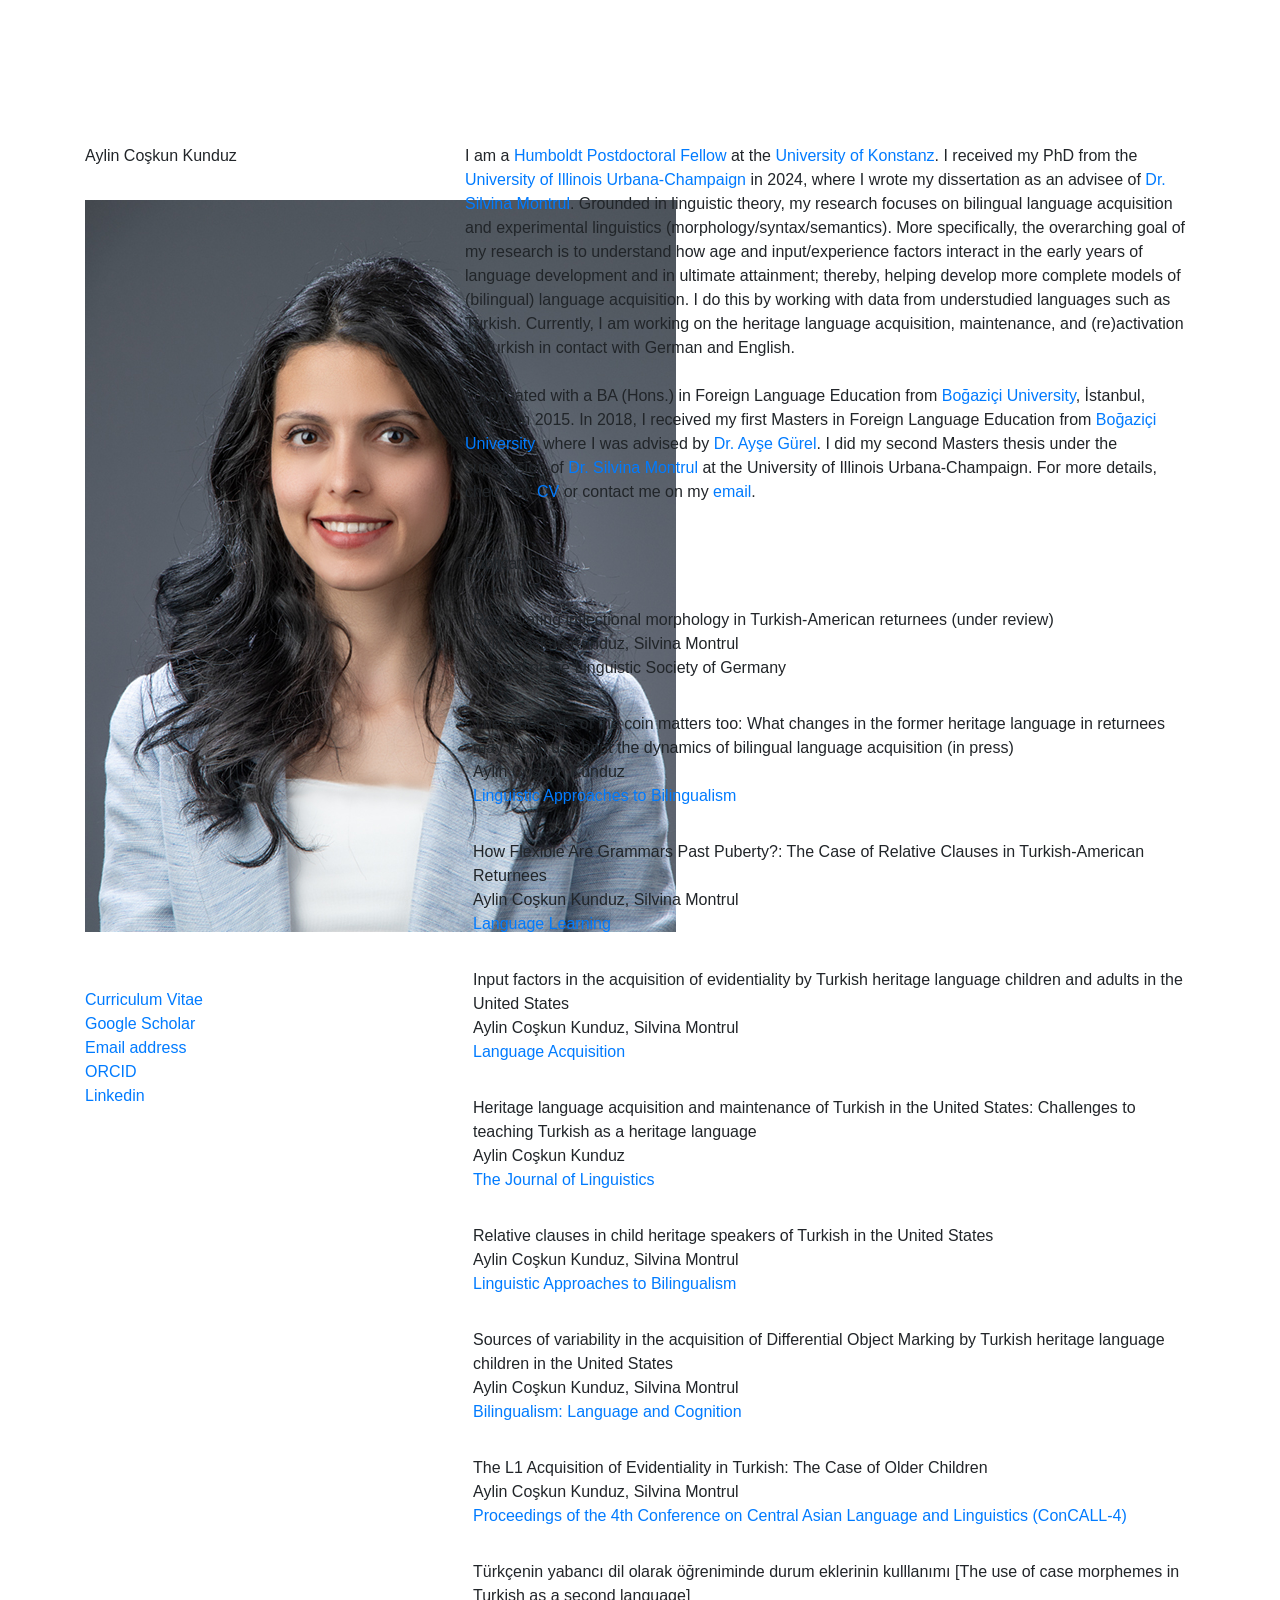
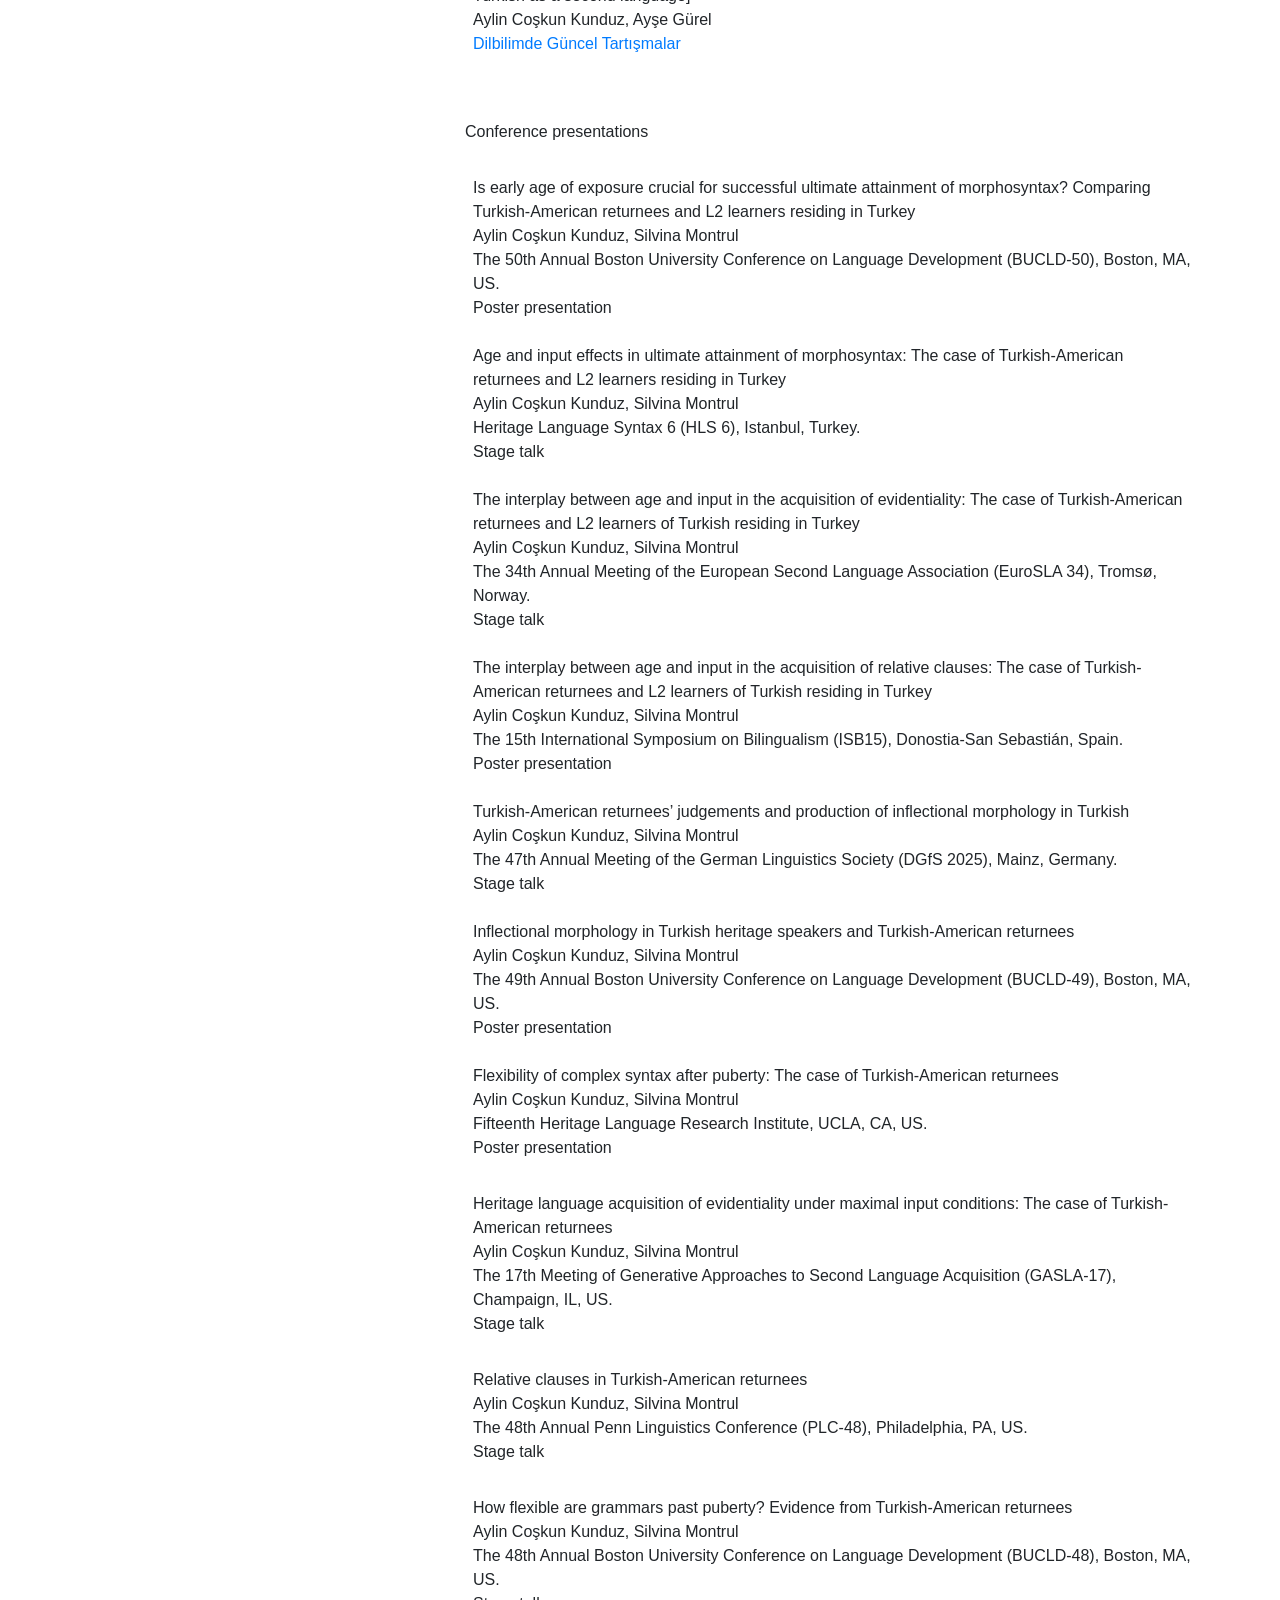
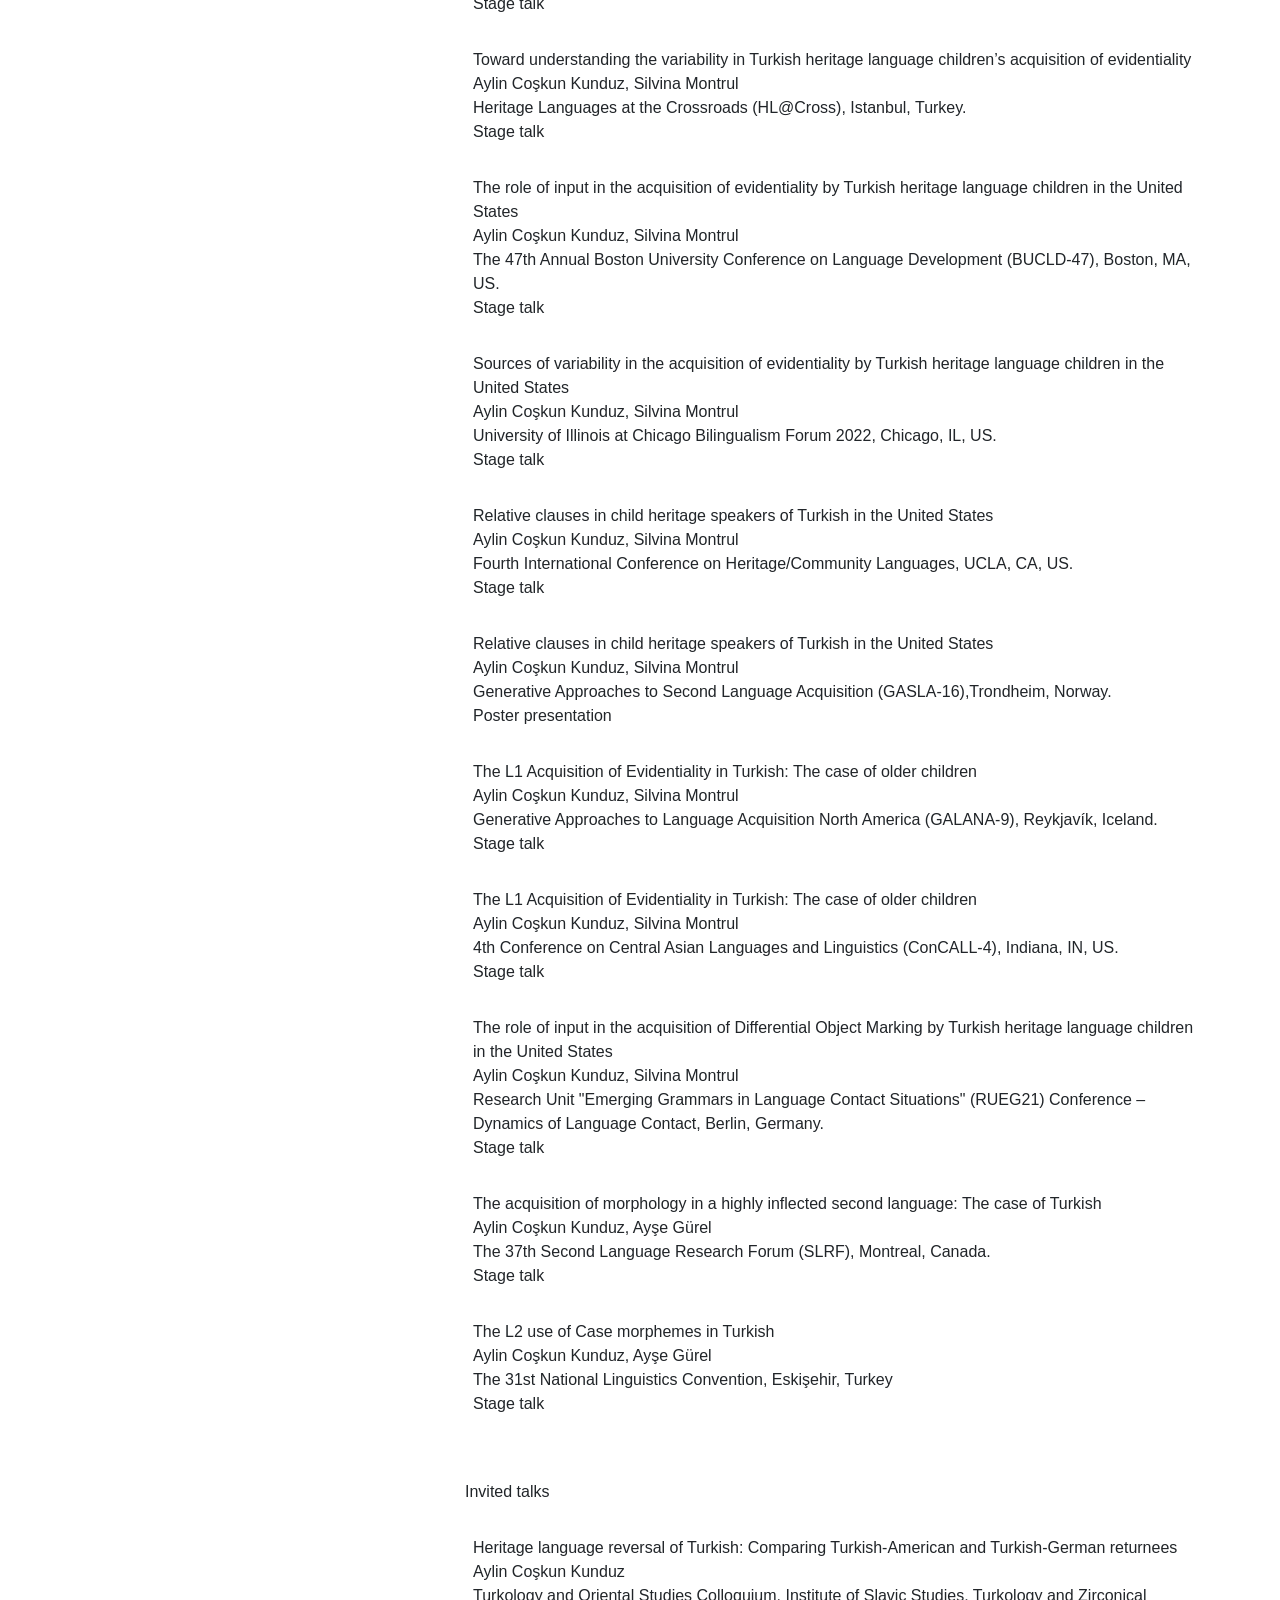
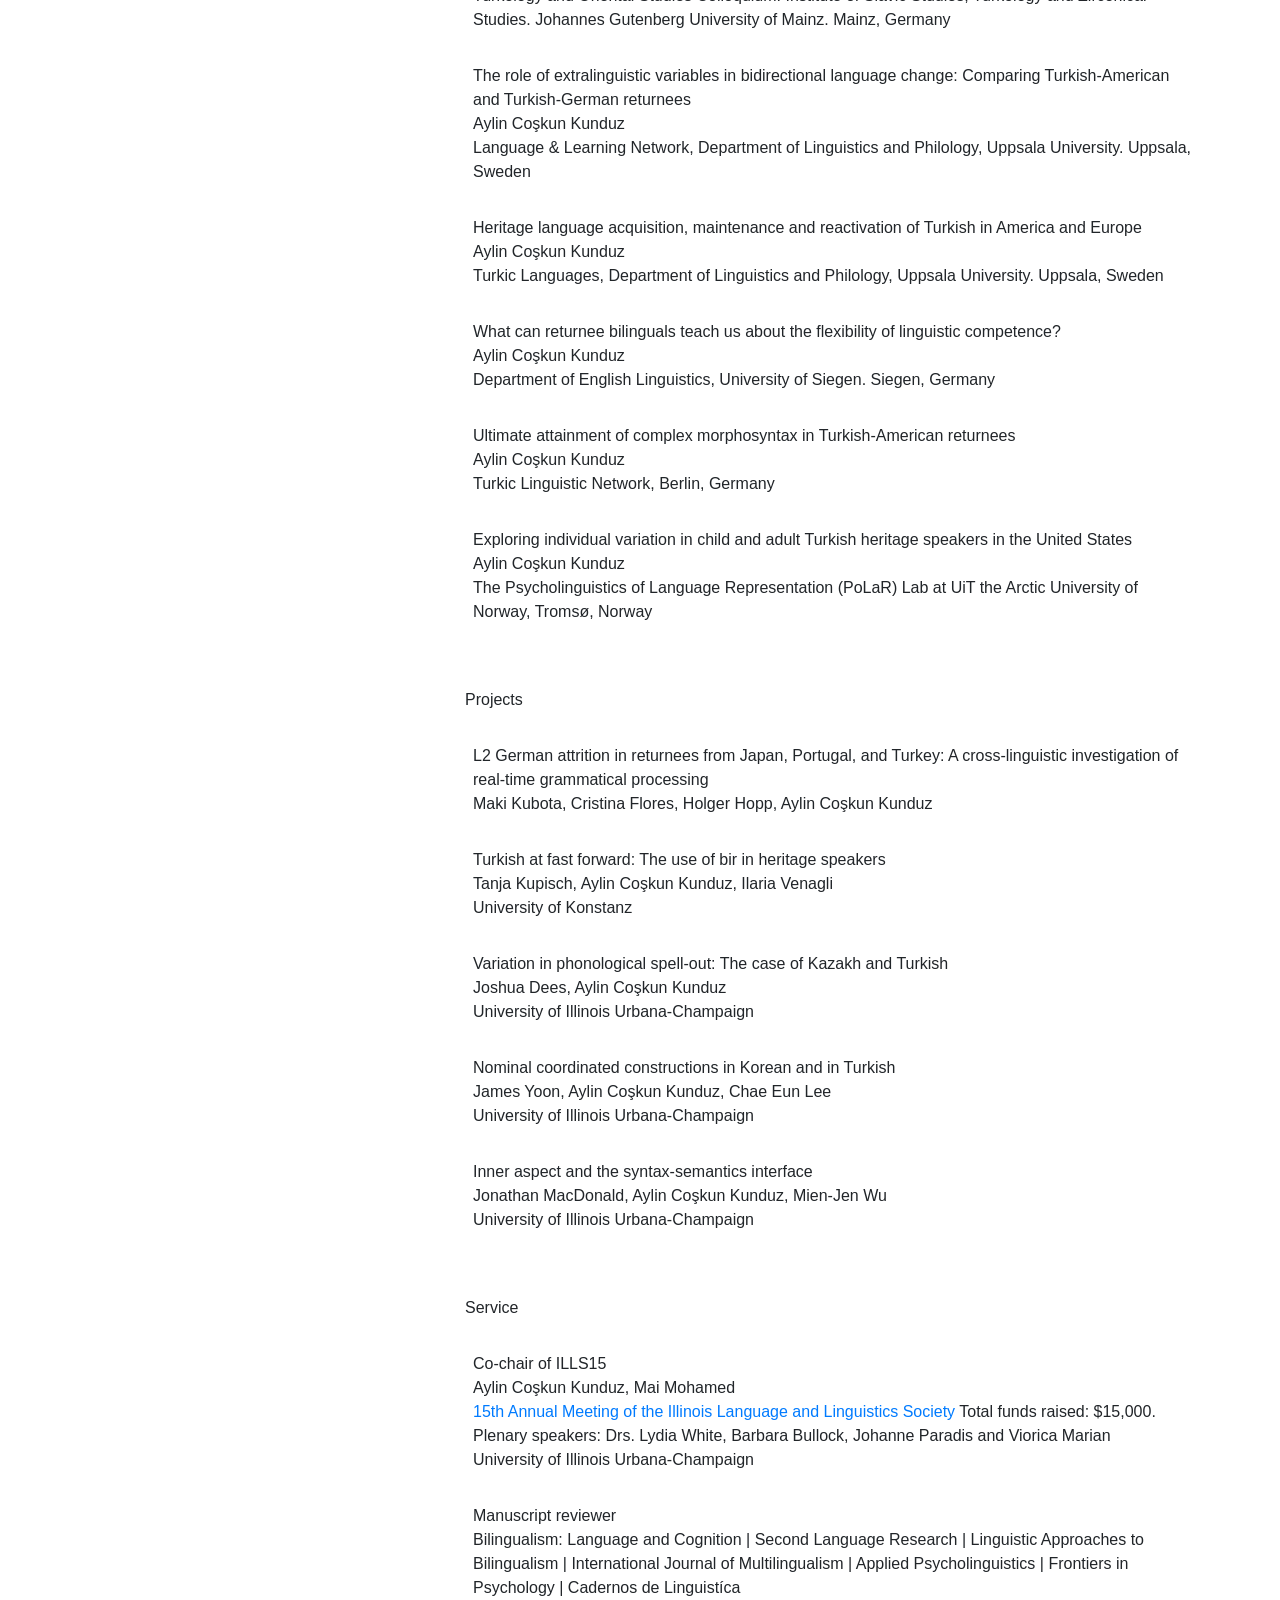
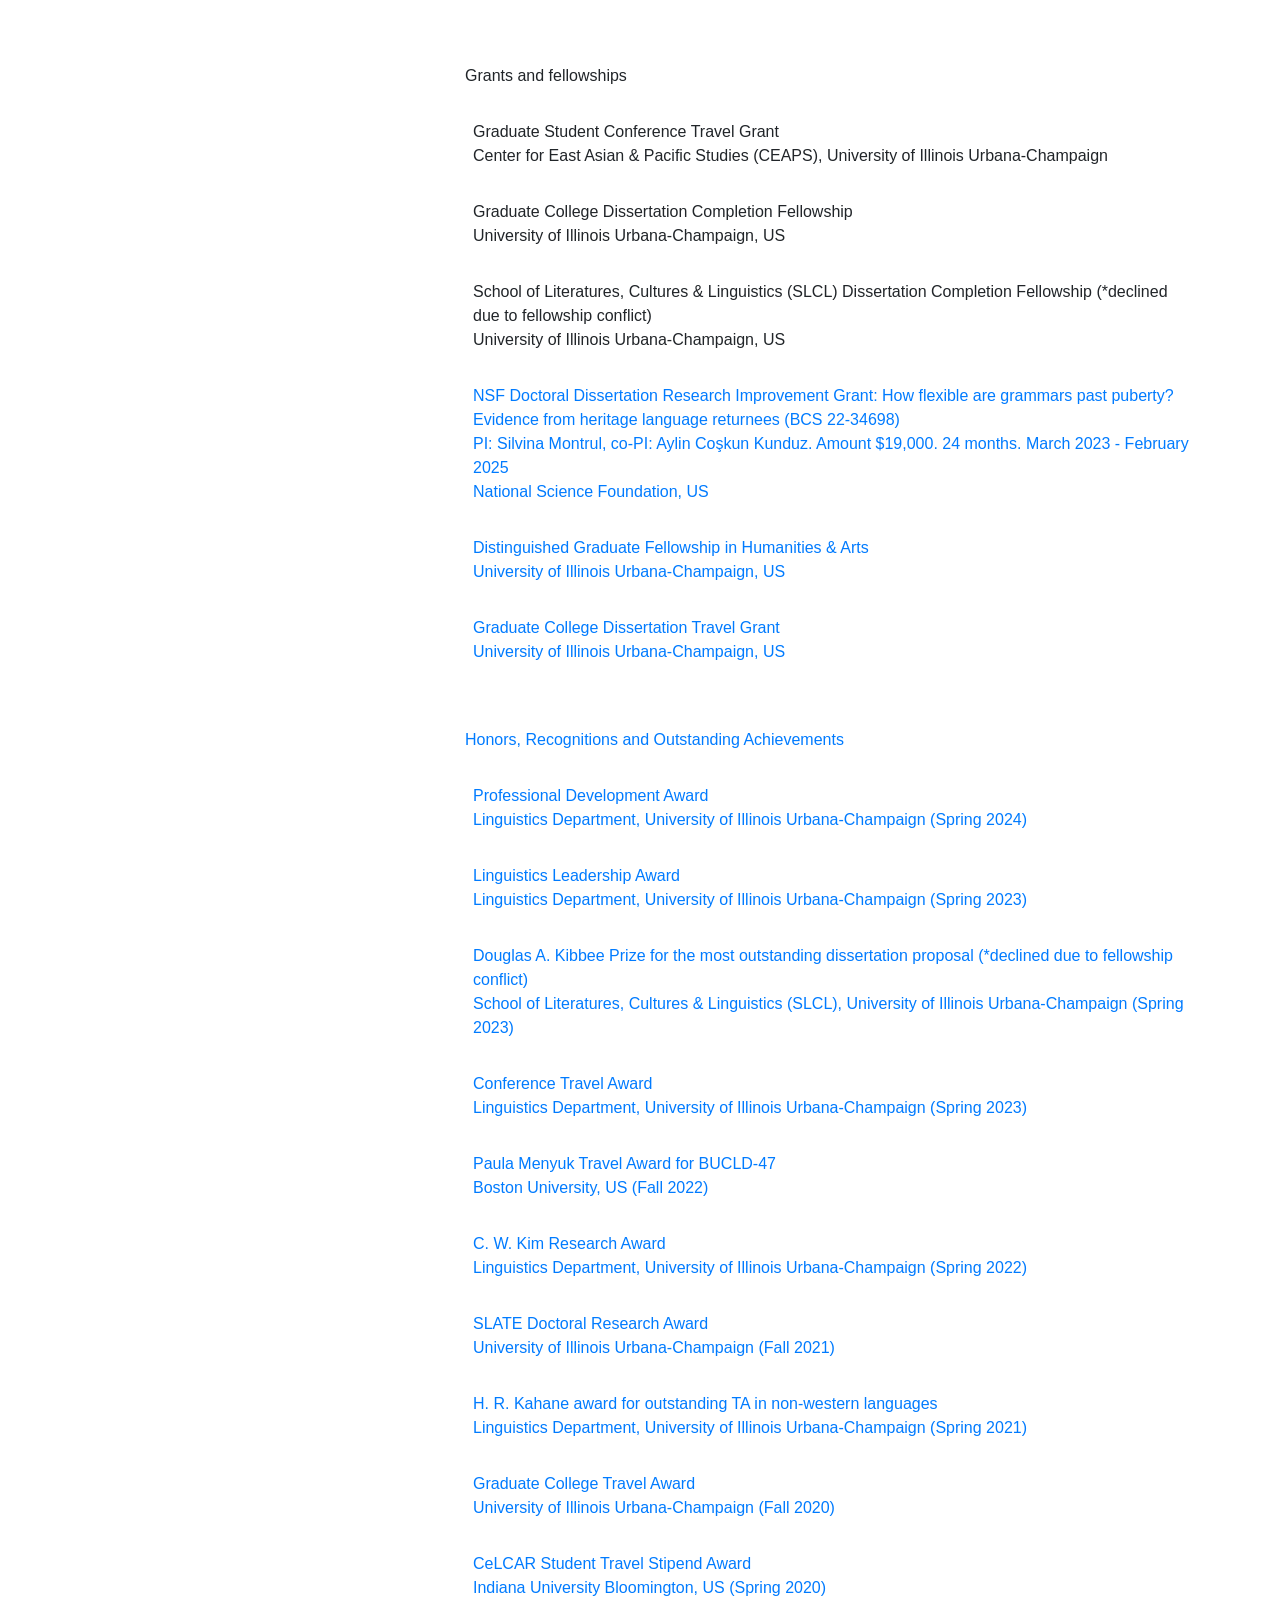
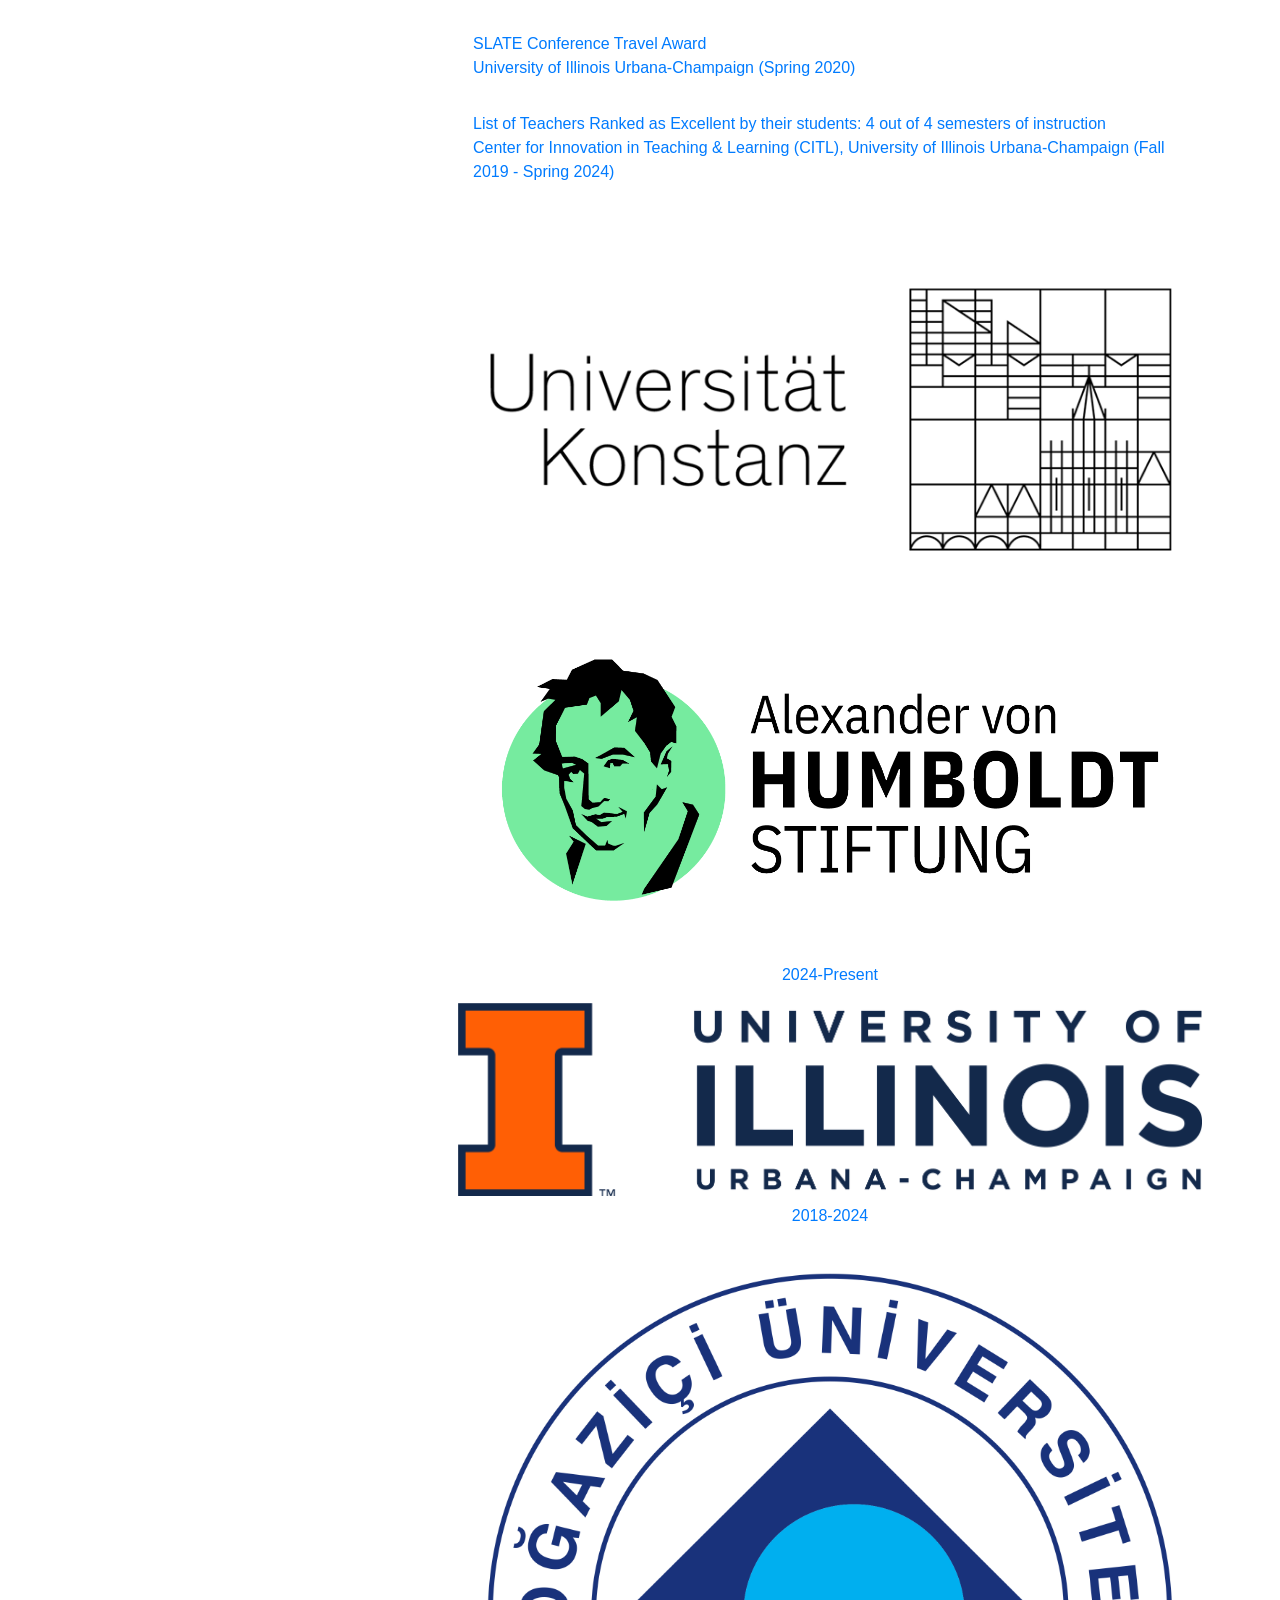
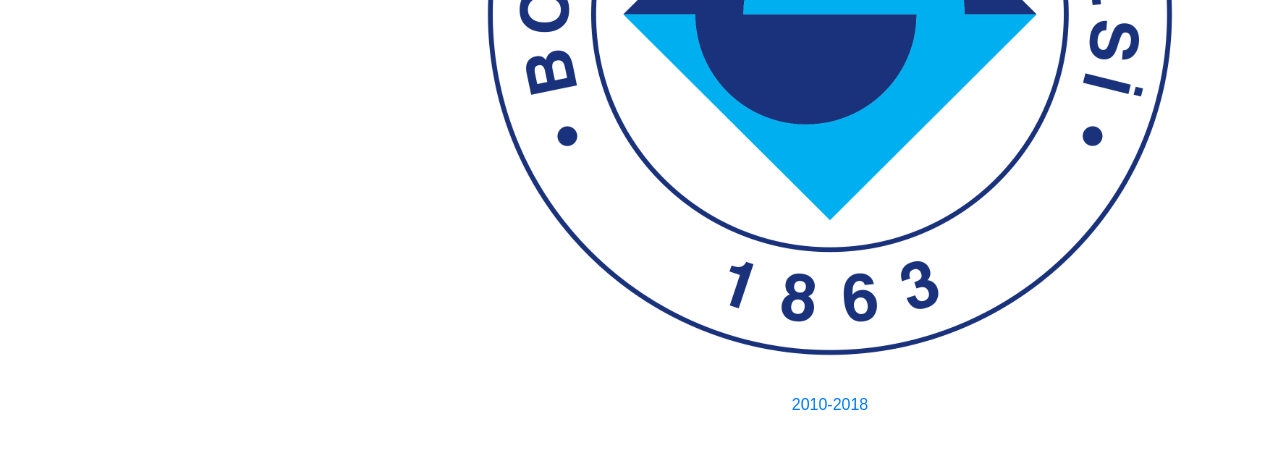
==== index.html @ 8fc28747 "Update index.html Update CV LAB commentary link" ====
<!doctype html>
<html lang="en">
  <head>

    <!-- Required meta tags -->
    <meta charset="utf-8">
    <meta name="viewport" content="width=device-width, initial-scale=1, shrink-to-fit=no">
    <meta name="description" content="Linguistics PhD at the University of Illinois Urbana-Champaign">
    <meta name="author" content="Aylin Coşkun Kunduz">
    <meta name="theme-color" content="#222222">

    <link rel="apple-touch-icon" sizes="180x180" href="images/nicons/apple-touch-icon.png">
    <link rel="icon" type="image/png" sizes="32x32" href="images/nicons/favicon-32x32.png">
    <link rel="icon" type="image/png" sizes="16x16" href="images/nicons/favicon-16x16.png">

    <!-- Bootstrap CSS -->
    <link rel="stylesheet" href="https://stackpath.bootstrapcdn.com/bootstrap/4.4.1/css/bootstrap.min.css" integrity="sha384-Vkoo8x4CGsO3+Hhxv8T/Q5PaXtkKtu6ug5TOeNV6gBiFeWPGFN9MuhOf23Q9Ifjh" crossorigin="anonymous">
    <link rel="stylesheet" href="assets/style.css"> 
      
    <title>Aylin Coşkun Kunduz</title>
  </head>
  <body>
    <!-- <h1>Hello!</h1> -->
    <div class="container pt-5 allstuffp">
        <div class="row pt-5 allstuff">
            <div class="col-md-4 pt-5">
                <div class="fixed-posi">
                <p class="name">Aylin Coşkun Kunduz</p>
                <img src="images/Aylin Coskun Kunduz.jpg" class="profilepic pt-3 pb-2">
                <div class="pt-5 menur"><a class="menulink" target="_blank" href="https://drive.google.com/file/d/1SPs-AymODVficzikOiE3-Mr0DIYgnlVC/view?usp=share_link">Curriculum Vitae</a></div>
                <div class=""><a class="menulink" target="_blank" href="https://scholar.google.com/citations?user=7XfbsPIAAAAJ&hl=en&oi=ao">Google Scholar</a></div>
                <div class=""><a class="menulink" target="_blank" href="mailto:aylin.coskun-kunduz@uni-konstanz.de">Email address</a></div>
                <div class=""><a class="menulink" target="_blank" href="https://orcid.org/0000-0002-0364-3218">ORCID</a></div>
                <div class=""><a class="menulink" target="_blank" href="https://www.linkedin.com/in/aylin-coşkun-kunduz-45739a59/">Linkedin</a></div>
              
                

                <!-- <div class="pt-5">usercontext</div> -->
                <!-- <div class="">travel history</div> -->
                <!-- <div class="">this template</div> -->
                </div>
            </div>
            <div class="col-md-8 pt-5 about">
                 I am a <a class="in-text" href="https://www.humboldt-foundation.de">Humboldt Postdoctoral Fellow</a> at the <a class="in-text" href="https://www.ling.uni-konstanz.de/en/">University of Konstanz</a>. I received my PhD from the <a class="in-text" href="https://linguistics.illinois.edu">University of Illinois Urbana-Champaign</a> in 2024, where I wrote my dissertation as an advisee of <a class="in-text"
                     href="https://linguistics.illinois.edu/directory/profile/montrul" target="_blank">Dr. Silvina Montrul</a>. Grounded in linguistic theory, my research focuses on bilingual language acquisition and experimental linguistics (morphology/syntax/semantics). 
                     More specifically, the overarching goal of my research is to understand how age and input/experience factors interact in the early years of language development and in ultimate attainment; thereby, helping develop more complete models of (bilingual) language acquisition. I do this by working with data from understudied languages such as Turkish. Currently, I am working on the heritage language acquisition, maintenance, and (re)activation of Turkish in contact with German and English.  <br> <br>


                 I graduated with a BA (Hons.) in Foreign Language Education from <a class="in-text" href="https://fled.boun.edu.tr" target="_blank">Boğaziçi University</a>, İstanbul, Turkey in 2015. In 2018, I received my first Masters in Foreign Language Education from <a class="in-text" href="http://www.boun.edu.tr/en_US" target="_blank">Boğaziçi University</a>, where
                 I was advised by <a class="in-text" href="https://fled.boun.edu.tr/people/ayse-gurel" target="_blank">Dr. Ayşe Gürel</a>. I did my second Masters thesis under the supervision of <a class="in-text" href="https://linguistics.illinois.edu/directory/profile/montrul" target="_blank">Dr. Silvina Montrul</a> at the University of Illinois Urbana-Champaign.
                 For more details, check my <a class="in-text" href="https://drive.google.com/file/d/1SPs-AymODVficzikOiE3-Mr0DIYgnlVC/view?usp=share_link" target="_blank">CV</a> or contact me
                 on my <a class="in-text" href="mailto:aylin.coskun-kunduz@uni-konstanz.de">email</a>.
              
   

                 <p class="header pt-5">Publications</p>
                 <div class="py-2">
                 <p class="paper my-2 pl-2">
                     <span class="papertitle">Reactivating inflectional morphology in Turkish-American returnees (under review) </span><br>
                     <span class="thisauthor">Aylin Coşkun Kunduz</span>, Silvina Montrul</span><br>
                     <span class="conf"><a class="confshort">Journal of the Linguistic Society of Germany</a> 
                 </p>
                 </div>

                 <div class="py-2">
                 <p class="paper my-2 pl-2">
                     <span class="papertitle">The other side of the coin matters too: What changes in the former heritage language in returnees may teach us about the dynamics of bilingual language acquisition (in press) </span><br>
                     <span class="thisauthor">Aylin Coşkun Kunduz</span><br>
                     <span class="conf"><a class="confshort"href="https://doi.org/10.1075/lab.25065.cos"confshort">Linguistic Approaches to Bilingualism</a> 
                 </p>
                 </div>
              
                 <div class="py-2">
                 <p class="paper my-2 pl-2">
                     <span class="papertitle">How Flexible Are Grammars Past Puberty?: The Case of Relative Clauses in Turkish-American Returnees</span><br>
                     <span class="thisauthor">Aylin Coşkun Kunduz</span>, Silvina Montrul</span><br>
                     <span class="conf"><a class="confshort"href="https://doi.org/10.1111/lang.70003">Language Learning</a> 
                 </p>
                 </div>
                 <div class="py-2">
                 <p class="paper my-2 pl-2">
                     <span class="papertitle">Input factors in the acquisition of evidentiality by Turkish heritage language children and adults in the United States</span><br>
                     <span class="thisauthor">Aylin Coşkun Kunduz</span>, Silvina Montrul</span><br>
                     <span class="conf"><a class="confshort" href="https://www.tandfonline.com/eprint/ERXYJFCCT2IZTBVBDCXF/full?target=10.1080/10489223.2023.2266413">Language Acquisition</a> 
                 </p>
                 </div>
                <div class="py-2">
                 <p class="paper my-2 pl-2">
                     <span class="papertitle">Heritage language acquisition and maintenance of Turkish in the United States: Challenges to teaching Turkish as a heritage language</span><br>
                     <span class="thisauthor">Aylin Coşkun Kunduz</span><br>
                     <span class="conf"><a class="confshort" href="https://iupress.istanbul.edu.tr/en/journal/jol/article/heritage-language-acquisition-and-maintenance-of-turkish-in-the-united-states-challenges-to-teaching-turkish-as-a-heritage-language">The Journal of Linguistics</a> 
                 </p>
                 </div>
                 <div class="py-2">
                 <p class="paper my-2 pl-2">
                     <span class="papertitle">Relative clauses in child heritage speakers of Turkish in the United States</span><br>
                     <span class="thisauthor">Aylin Coşkun Kunduz</span>, Silvina Montrul</span><br>
                     <span class="conf"><a class="confshort" href="https://www.jbe-platform.com/content/journals/10.1075/lab.21027.cos">Linguistic Approaches to Bilingualism</a> 
                 </p>
                 </div>
                 <div class="py-2">
                 <p class="paper my-2 pl-2">
                     <span class="papertitle">Sources of variability in the acquisition of Differential Object Marking by Turkish heritage language children in the United States</span><br>
                     <span class="thisauthor">Aylin Coşkun Kunduz</span>, Silvina Montrul</span><br>
                     <span class="conf"><a class="confshort" href="https://www.cambridge.org/core/journals/bilingualism-language-and-cognition/article/sources-of-variability-in-the-acquisition-of-differential-object-marking-by-turkish-heritage-language-children-in-the-united-states/FA399AA8CAFAFE3FB1D9C1E323A99F8B#article">Bilingualism: Language and Cognition</a> 
                 </p>   
                 </div>
                 <div class="py-2">
                 <p class="paper my-2 pl-2">
                     <span class="papertitle">The L1 Acquisition of Evidentiality in Turkish: The Case of Older Children</span><br>
                     <span class="thisauthor">Aylin Coşkun Kunduz</span>, Silvina Montrul </span><br>
                     <span class="conf"><a class="confshort" href="https://scholarworks.iu.edu/dspace/bitstream/handle/2022/27709/ConCALL4%20Proceedings.pdf?sequence=1&isAllowed=y">Proceedings of the 4th Conference on Central Asian Language and Linguistics (ConCALL-4)</a> 
                 </p>
                 </div>
                 <div class="py-2">
                 <p class="paper my-2 pl-2">
                     <span class="papertitle">Türkçenin yabancı dil olarak öğreniminde durum eklerinin kulllanımı [The use of case morphemes in Turkish as a second language]</span><br>
                     <span class="thisauthor">Aylin Coşkun Kunduz</span>, Ayşe Gürel </span><br>
                     <span class="conf"><a class="confshort" href="https://www.researchgate.net/profile/Uemit-Deniz-Turan/publication/346602132_DILBILIMDE_GUNCEL_TARTISMALAR/links/5fc8f56aa6fdcc697bdb5c72/DILBILIMDE-GUeNCEL-TARTISMALAR.pdf?_sg%5B0%5D=4LPNhMafRUQssZ2y3LM7CQTLmPCd6wokYi_jirpVUSBWB5kt5tWMB96L8uRgmkEJGbaCEaZcT2PwsDygLzn0sg.Lk_L4_LgE4qdUl3u9unS3HxES__71n5UWWLGqR4N3l8YGEdwGJJTecm58ODsW9YF6TEFPpVixNXEZWdKKjNhLA&_sg%5B1%5D=MWv1HFbLH6YSJjkpvlg3XXr-xVU7tJ0QgGZI3g4gzq6itPkZ85c9T_IPZ2ymGHud9SPcUCtJwFn_nu6UUT8qMxmUT0PrE-7r12RukW9UM2k_.Lk_L4_LgE4qdUl3u9unS3HxES__71n5UWWLGqR4N3l8YGEdwGJJTecm58ODsW9YF6TEFPpVixNXEZWdKKjNhLA&_iepl=">Dilbilimde Güncel Tartışmalar</a> 
                 </p>
                 </div>

                 <p class="header pt-5">Conference presentations</p>
                  <div class="py-2">
                 <p class="paper my-2 pl-2">
                     <span class="papertitle">Is early age of exposure crucial for successful ultimate attainment of morphosyntax? Comparing Turkish-American returnees and L2 learners residing in Turkey</span><br>
                     <span class="thisauthor">Aylin Coşkun Kunduz</span>, Silvina Montrul </span><br>
                     <span class="conf">The 50th Annual Boston University Conference on Language Development (BUCLD-50), Boston, MA, US.</span><br>
                     <span class="typeoftalk">Poster presentation</span><br>
                    
                  <div class="py-2">
                 <p class="paper my-2 pl-2">
                     <span class="papertitle">Age and input effects in ultimate attainment of morphosyntax: The case of Turkish-American returnees and L2 learners residing in Turkey</span><br>
                     <span class="thisauthor">Aylin Coşkun Kunduz</span>, Silvina Montrul </span><br>
                     <span class="conf">Heritage Language Syntax 6 (HLS 6), Istanbul, Turkey.</span><br>
                     <span class="typeoftalk">Stage talk</span><br>
                     
                   <div class="py-2">
                 <p class="paper my-2 pl-2">
                     <span class="papertitle">The interplay between age and input in the acquisition of evidentiality: The case of Turkish-American returnees and L2 learners of Turkish residing in Turkey</span><br>
                     <span class="thisauthor">Aylin Coşkun Kunduz</span>, Silvina Montrul </span><br>
                     <span class="conf">The 34th Annual Meeting of the European Second Language Association (EuroSLA 34), Tromsø, Norway.</span><br>
                     <span class="typeoftalk">Stage talk</span><br>

                     <div class="py-2">
                 <p class="paper my-2 pl-2">
                     <span class="papertitle">The interplay between age and input in the acquisition of relative clauses: The case of Turkish-American returnees and L2 learners of Turkish residing in Turkey</span><br>
                     <span class="thisauthor">Aylin Coşkun Kunduz</span>, Silvina Montrul </span><br>
                     <span class="conf"> The 15th International Symposium on Bilingualism (ISB15), Donostia-San Sebastián, Spain.</span><br>
                     <span class="typeoftalk">Poster presentation</span><br>
                     
                   <div class="py-2">
                 <p class="paper my-2 pl-2">
                     <span class="papertitle">Turkish-American returnees’ judgements and production of inflectional morphology in Turkish </span><br>
                     <span class="thisauthor">Aylin Coşkun Kunduz</span>, Silvina Montrul </span><br>
                     <span class="conf">The 47th Annual Meeting of the German Linguistics Society (DGfS 2025), Mainz, Germany.</span><br>
                     <span class="typeoftalk">Stage talk</span><br>
                     
                  <div class="py-2">
                 <p class="paper my-2 pl-2">
                     <span class="papertitle">Inflectional morphology in Turkish heritage speakers and Turkish-American returnees</span><br>
                     <span class="thisauthor">Aylin Coşkun Kunduz</span>, Silvina Montrul </span><br>
                     <span class="conf">The 49th Annual Boston University Conference on Language Development (BUCLD-49), Boston, MA, US.</span><br>
                     <span class="typeoftalk">Poster presentation</span><br>
                   
                   <div class="py-2">
                 <p class="paper my-2 pl-2">
                     <span class="papertitle">Flexibility of complex syntax after puberty: The case of Turkish-American returnees</span><br>
                     <span class="thisauthor">Aylin Coşkun Kunduz</span>, Silvina Montrul </span><br>
                     <span class="conf">Fifteenth Heritage Language Research Institute, UCLA, CA, US.</span><br>
                     <span class="typeoftalk">Poster presentation</span><br>
                 </p>
                 </div>
                 <div class="py-2">
                 <p class="paper my-2 pl-2">
                     <span class="papertitle">Heritage language acquisition of evidentiality under maximal input conditions: The case of Turkish-American returnees</span><br>
                     <span class="thisauthor">Aylin Coşkun Kunduz</span>, Silvina Montrul </span><br>
                     <span class="conf">The 17th Meeting of Generative Approaches to Second Language Acquisition (GASLA-17), Champaign, IL, US.</span><br>
                     <span class="typeoftalk">Stage talk</span><br>
                 </p>
                 </div>
                 <div class="py-2">
                 <p class="paper my-2 pl-2">
                     <span class="papertitle">Relative clauses in Turkish-American returnees</span><br>
                     <span class="thisauthor">Aylin Coşkun Kunduz</span>, Silvina Montrul </span><br>
                     <span class="conf">The 48th Annual Penn Linguistics Conference (PLC-48), Philadelphia, PA, US.</span><br>
                     <span class="typeoftalk">Stage talk</span><br>
                 </p>
                 </div>
                 <div class="py-2">
                 <p class="paper my-2 pl-2">
                     <span class="papertitle">How flexible are grammars past puberty? Evidence from Turkish-American returnees</span><br>
                     <span class="thisauthor">Aylin Coşkun Kunduz</span>, Silvina Montrul </span><br>
                     <span class="conf">The 48th Annual Boston University Conference on Language Development (BUCLD-48), Boston, MA, US.</span><br>
                     <span class="typeoftalk">Stage talk</span><br>
                 </p>
                 </div>
                 <div class="py-2">
                 <p class="paper my-2 pl-2">
                     <span class="papertitle">Toward understanding the variability in Turkish heritage language children’s acquisition of evidentiality</span><br>
                     <span class="thisauthor">Aylin Coşkun Kunduz</span>, Silvina Montrul </span><br>
                     <span class="conf">Heritage Languages at the Crossroads (HL@Cross), Istanbul, Turkey. </span><br>
                     <span class="typeoftalk">Stage talk</span><br>
                 </p>
                 </div>
                 <div class="py-2">
                 <p class="paper my-2 pl-2">
                     <span class="papertitle">The role of input in the acquisition of evidentiality by Turkish heritage language children in the United States</span><br>
                     <span class="thisauthor">Aylin Coşkun Kunduz</span>, Silvina Montrul </span><br>
                     <span class="conf">The 47th Annual Boston University Conference on Language Development (BUCLD-47), Boston, MA, US.</span><br>
                     <span class="typeoftalk">Stage talk</span><br>
                 </p>
                 </div>
                 <div class="py-2">
                 <p class="paper my-2 pl-2">
                     <span class="papertitle">Sources of variability in the acquisition of evidentiality by Turkish heritage language children in the United States</span><br>
                     <span class="thisauthor">Aylin Coşkun Kunduz</span>, Silvina Montrul </span><br>
                     <span class="conf">University of Illinois at Chicago Bilingualism Forum 2022, Chicago, IL, US. </span><br>
                     <span class="typeoftalk">Stage talk</span><br>
                 </p>
                 </div>
                 <div class="py-2">
                 <p class="paper my-2 pl-2">
                     <span class="papertitle">Relative clauses in child heritage speakers of Turkish in the United States</span><br>
                     <span class="thisauthor">Aylin Coşkun Kunduz</span>, Silvina Montrul </span><br>
                     <span class="conf">Fourth International Conference on Heritage/Community Languages, UCLA, CA, US. </span><br>
                     <span class="typeoftalk">Stage talk</span><br>
                 </p>
                 </div>
                 <div class="py-2">
                 <p class="paper my-2 pl-2">
                     <span class="papertitle">Relative clauses in child heritage speakers of Turkish in the United States</span><br>
                     <span class="thisauthor">Aylin Coşkun Kunduz</span>, Silvina Montrul </span><br>
                     <span class="conf">Generative Approaches to Second Language Acquisition (GASLA-16),Trondheim, Norway. </span><br>
                     <span class="typeoftalk">Poster presentation</span><br>
                 </p>
                 </div>
                 <div class="py-2">
                 <p class="paper my-2 pl-2">
                     <span class="papertitle">The L1 Acquisition of Evidentiality in Turkish: The case of older children</span><br>
                     <span class="thisauthor">Aylin Coşkun Kunduz</span>, Silvina Montrul </span><br>
                     <span class="conf">Generative Approaches to Language Acquisition North America (GALANA-9), Reykjavík, Iceland. </span><br>
                     <span class="typeoftalk">Stage talk</span><br>
                 </p>
                 </div>
                 <div class="py-2">
                 <p class="paper my-2 pl-2">
                     <span class="papertitle">The L1 Acquisition of Evidentiality in Turkish: The case of older children</span><br>
                     <span class="thisauthor">Aylin Coşkun Kunduz</span>, Silvina Montrul </span><br>
                     <span class="conf">4th Conference on Central Asian Languages and Linguistics (ConCALL-4), Indiana, IN, US.</span><br>
                     <span class="typeoftalk">Stage talk</span><br>
                 </p>
                 </div>
                 <div class="py-2">
                 <p class="paper my-2 pl-2">
                     <span class="papertitle">The role of input in the acquisition of Differential Object Marking by Turkish heritage language children in the United States</span><br>
                     <span class="thisauthor">Aylin Coşkun Kunduz</span>, Silvina Montrul </span><br>
                     <span class="conf">Research Unit "Emerging Grammars in Language Contact Situations" (RUEG21) Conference – Dynamics of Language Contact, Berlin, Germany.</span><br>
                     <span class="typeoftalk">Stage talk</span><br>
                     </p>
                 </div>
                 <div class="py-2">
                 <p class="paper my-2 pl-2">
                     <span class="papertitle">The acquisition of morphology in a highly inflected second language: The case of Turkish</span><br>
                     <span class="thisauthor">Aylin Coşkun Kunduz</span>, Ayşe Gürel </span><br>
                     <span class="conf">The 37th Second Language Research Forum (SLRF), Montreal, Canada.</span><br>
                     <span class="typeoftalk">Stage talk</span><br>
                 </p>
                 </div>
                 <div class="py-2">
                 <p class="paper my-2 pl-2">
                     <span class="papertitle">The L2 use of Case morphemes in Turkish</span><br>
                     <span class="thisauthor">Aylin Coşkun Kunduz</span>, Ayşe Gürel </span><br>
                     <span class="conf">The 31st National Linguistics Convention, Eskişehir, Turkey</span><br>
                     <span class="typeoftalk">Stage talk</span><br>
                 </p>
                 </div>

                 <p class="header pt-5">Invited talks</p>
                   <div class="py-2">
                 <p class="paper my-2 pl-2">
                     <span class="papertitle">Heritage language reversal of Turkish: Comparing Turkish-American and Turkish-German returnees</span><br>
                     <span class="thisauthor">Aylin Coşkun Kunduz</span><br>
                     <span class="conf">Turkology and Oriental Studies Colloquium. Institute of Slavic Studies, Turkology and Zirconical Studies. Johannes Gutenberg University of Mainz. Mainz, Germany</span><br>
                 </p>
                 </div>
                  
                  <div class="py-2">
                 <p class="paper my-2 pl-2">
                     <span class="papertitle">The role of extralinguistic variables in bidirectional language change: Comparing Turkish-American and Turkish-German returnees</span><br>
                     <span class="thisauthor">Aylin Coşkun Kunduz</span><br>
                     <span class="conf">Language & Learning Network, Department of Linguistics and Philology, Uppsala University. Uppsala, Sweden</span><br>
                 </p>
                 </div>
                    
                 <div class="py-2">
                 <p class="paper my-2 pl-2">
                     <span class="papertitle">Heritage language acquisition, maintenance and reactivation of Turkish in America and Europe</span><br>
                     <span class="thisauthor">Aylin Coşkun Kunduz</span><br>
                     <span class="conf">Turkic Languages, Department of Linguistics and Philology, Uppsala University. Uppsala, Sweden</span><br>
                 </p>
                 </div>
                    
                 <div class="py-2">
                 <p class="paper my-2 pl-2">
                     <span class="papertitle">What can returnee bilinguals teach us about the flexibility of linguistic competence?</span><br>
                     <span class="thisauthor">Aylin Coşkun Kunduz</span><br>
                     <span class="conf">Department of English Linguistics, University of Siegen. Siegen, Germany</span><br>
                 </p>
                 </div>
                    
                 <div class="py-2">
                 <p class="paper my-2 pl-2">
                     <span class="papertitle">Ultimate attainment of complex morphosyntax in Turkish-American returnees</span><br>
                     <span class="thisauthor">Aylin Coşkun Kunduz</span><br>
                     <span class="conf">Turkic Linguistic Network, Berlin, Germany</span><br>
                 </p>
                 </div>
                    
                 <div class="py-2">
                 <p class="paper my-2 pl-2">
                     <span class="papertitle">Exploring individual variation in child and adult Turkish heritage speakers in the United States</span><br>
                     <span class="thisauthor">Aylin Coşkun Kunduz</span><br>
                     <span class="conf">The Psycholinguistics of Language Representation (PoLaR) Lab at UiT the Arctic University of Norway, Tromsø, Norway</span><br>
                 </p>
                 </div>

                 <p class="header pt-5">Projects</p>
                 <div class="py-2">
                 <p class="paper my-2 pl-2">
                     <span class="papertitle">L2 German attrition in returnees from Japan, Portugal, and Turkey: A cross-linguistic investigation of real-time grammatical processing</span><br>
                      Maki Kubota, Cristina Flores, Holger Hopp, <span class="thisauthor">Aylin Coşkun Kunduz</span><br>
                 </p>
                 </div>

                 <div class="py-2">
                 <p class="paper my-2 pl-2">
                     <span class="papertitle">Turkish at fast forward: The use of bir in heritage speakers</span><br>
                      Tanja Kupisch, <span class="thisauthor">Aylin Coşkun Kunduz</span>, Ilaria Venagli</span><br>
                     <span class="conf">University of Konstanz</span><br>
                 </p>
                 </div>
                    
                 <div class="py-2">
                 <p class="paper my-2 pl-2">
                     <span class="papertitle">Variation in phonological spell-out: The case of Kazakh and Turkish</span><br>
                     Joshua Dees, <span class="thisauthor">Aylin Coşkun Kunduz</span><br>
                     <span class="conf">University of Illinois Urbana-Champaign</span><br>
                 </p>
                 </div>
            
                 <div class="py-2">
                 <p class="paper my-2 pl-2">
                     <span class="papertitle">Nominal coordinated constructions in Korean and in Turkish</span><br>
                     James Yoon, <span class="thisauthor">Aylin Coşkun Kunduz</span>, Chae Eun Lee</span><br>
                     <span class="conf">University of Illinois Urbana-Champaign</span><br>
                 </p>
                 </div>
                
                 <div class="py-2">
                 <p class="paper my-2 pl-2">
                     <span class="papertitle">Inner aspect and the syntax-semantics interface</span><br>
                     Jonathan MacDonald, <span class="thisauthor">Aylin Coşkun Kunduz</span>, Mien-Jen Wu</span><br>
                     <span class="conf">University of Illinois Urbana-Champaign</span><br>
                 </p>
                 </div>

                 <p class="header pt-5">Service</p>
                 <div class="py-2">
                 <p class="paper my-2 pl-2">
                     <span class="papertitle">Co-chair of ILLS15</span><br>
                     <span class="thisauthor">Aylin Coşkun Kunduz</span>, Mai Mohamed</span><br>
                                        <span class="conf"><a class="confshort" href="https://ills.linguistics.illinois.edu">15th Annual Meeting of the Illinois Language and Linguistics Society</a>
                     <span class="conf">Total funds raised: $15,000. Plenary speakers: Drs. Lydia White, Barbara Bullock, Johanne Paradis and Viorica Marian</span><br>
                     <span class="conf">University of Illinois Urbana-Champaign</span><br>
                 </p>
                 </div>
                
                 <div class="py-2">
                 <p class="paper my-2 pl-2">
                     <span class="papertitle">Manuscript reviewer</span><br>
                     <span class="conf">Bilingualism: Language and Cognition | Second Language Research | Linguistic Approaches to Bilingualism | International Journal of Multilingualism | Applied Psycholinguistics | Frontiers in Psychology | Cadernos de Linguistíca</span><br>
                 </p>
                 </div>
                
                 <p class="header pt-5">Grants and fellowships</p>
                 <div class="py-2">
                 <p class="paper my-2 pl-2">
                     <span class="papertitle">Graduate Student Conference Travel Grant</span><br>
                     <span class="conf">Center for East Asian & Pacific Studies (CEAPS), University of Illinois Urbana-Champaign</span><br>
                 </p>
                 </div>
              
                 <div class="py-2">
                 <p class="paper my-2 pl-2">  
                     <span class="papertitle">Graduate College Dissertation Completion Fellowship</span><br>
                     <span class="conf">University of Illinois Urbana-Champaign, US</span><br>
                 </p>
                 </div>

                 <div class="py-2">
                 <p class="paper my-2 pl-2">  
                     <span class="papertitle">School of Literatures, Cultures & Linguistics (SLCL) Dissertation Completion Fellowship (*declined due to fellowship conflict)</span><br>
                     <span class="conf">University of Illinois Urbana-Champaign, US</span><br>
                 </p>
                 </div>

                 <div class="py-2">
                 <p class="paper my-2 pl-2">  
                     <span class="papertitle"><a class="confshort" href="https://www.nsf.gov/awardsearch/showAward?AWD_ID=2234698&HistoricalAwards=false">NSF Doctoral Dissertation Research Improvement Grant: How flexible are grammars past puberty? Evidence from heritage language returnees (BCS 22-34698)</span><br>
                     <span class="conf">PI: Silvina Montrul, co-PI: Aylin Coşkun Kunduz. Amount $19,000. 24 months. March 2023 - February 2025</span><br>
                     <span class="conf">National Science Foundation, US</span><br>
                 </p>
                 </div>

                 <div class="py-2">
                 <p class="paper my-2 pl-2">
                     <span class="papertitle">Distinguished Graduate Fellowship in Humanities & Arts</span><br>
                     <span class="conf">University of Illinois Urbana-Champaign, US</span><br>
                 </p>
                 </div>

                 <div class="py-2">
                 <p class="paper my-2 pl-2">
                     <span class="papertitle">Graduate College Dissertation Travel Grant</span><br>
                     <span class="conf">University of Illinois Urbana-Champaign, US</span><br>
                 </p>
                 </div>

                 <p class="header pt-5">Honors, Recognitions and Outstanding Achievements</p>
                 <div class="py-2">
                 <p class="paper my-2 pl-2">
                     <span class="papertitle">Professional Development Award</span><br>
                     <span class="conf">Linguistics Department, University of Illinois Urbana-Champaign (Spring 2024)</span><br>
                 </p>
                 </div>
              
              <div class="py-2">
                 <p class="paper my-2 pl-2">
                     <span class="papertitle">Linguistics Leadership Award</span><br>
                     <span class="conf">Linguistics Department, University of Illinois Urbana-Champaign (Spring 2023)</span><br>
                 </p>
                 </div>

                 <div class="py-2">
                 <p class="paper my-2 pl-2">
                     <span class="papertitle">Douglas A. Kibbee Prize for the most outstanding dissertation proposal (*declined due to fellowship conflict)</span><br>
                     <span class="conf">School of Literatures, Cultures & Linguistics (SLCL), University of Illinois Urbana-Champaign (Spring 2023)</span><br>
                 </p>
                 </div>
                
                 <div class="py-2">
                 <p class="paper my-2 pl-2">
                     <span class="papertitle">Conference Travel Award</span><br>
                     <span class="conf">Linguistics Department, University of Illinois Urbana-Champaign (Spring 2023)</span><br>
                 </p>
                 </div>

                 
                 <div class="py-2">
                 <p class="paper my-2 pl-2">
                     <span class="papertitle">Paula Menyuk Travel Award for BUCLD-47</span><br>
                     <span class="conf">Boston University, US (Fall 2022)</span><br>
                 </p>
                 </div>
                
                 <div class="py-2">
                 <p class="paper my-2 pl-2">
                     <span class="papertitle">C. W. Kim Research Award</span><br>
                     <span class="conf">Linguistics Department, University of Illinois Urbana-Champaign (Spring 2022)</span><br>
                 </p>
                 </div>

                 <div class="py-2">
                 <p class="paper my-2 pl-2">
                     <span class="papertitle">SLATE Doctoral Research Award</span><br>
                     <span class="conf">University of Illinois Urbana-Champaign (Fall 2021)</span><br>
                 </p>
                 </div>
                
                 <div class="py-2">
                 <p class="paper my-2 pl-2">
                     <span class="papertitle">H. R. Kahane award for outstanding TA in non-western languages</span><br>
                     <span class="conf">Linguistics Department, University of Illinois Urbana-Champaign (Spring 2021)</span><br>
                 </p>
                 </div>

                 <div class="py-2">
                 <p class="paper my-2 pl-2">
                     <span class="papertitle">Graduate College Travel Award</span><br>
                     <span class="conf">University of Illinois Urbana-Champaign (Fall 2020)</span><br>
                 </p>
                 </div>
                
                 <div class="py-2">
                 <p class="paper my-2 pl-2">
                     <span class="papertitle">CeLCAR Student Travel Stipend Award</span><br>
                     <span class="conf">Indiana University Bloomington, US (Spring 2020)</span><br>
                 </p>
                 </div>
                 
                 <div class="py-2">
                 <p class="paper my-2 pl-2">
                     <span class="papertitle">SLATE Conference Travel Award</span><br>
                     <span class="conf">University of Illinois Urbana-Champaign (Spring 2020)</span><br>
                 </p>
                 </div>
                
                 <div class="py-2">
                 <p class="paper my-2 pl-2">
                     <span class="papertitle">List of Teachers Ranked as Excellent by their students: 4 out of 4 semesters of instruction</span><br>
                     <span class="conf">Center for Innovation in Teaching & Learning (CITL), University of Illinois Urbana-Champaign (Fall 2019 - Spring 2024)</span><br>
                 </p>
                 </div>
                 </div>

</div>
                 

                 <div class="row text-center py-4">
                    <div class="mx-auto mt-2">
                        <img class="img-fluid instilogo p-2" src="Konstanz_logo.png">
                        <img class="img-fluid instilogo p-2" src="AvH_Logo_rgb.png">
                        <div class="years">2024-Present</div>
                    </div>
                  <div class="mx-auto mt-2">
                        <img class="img-fluid instilogo p-2" src="University-Wordmark-Full-Color-RGB-TM.png">
                        <div class="years">2018-2024</div>
                    </div>
                  <div class="mx-auto mt-2">
                        <img class="img-fluid instilogo p-2" src="Boğaziçi_University_logo.png">
                        <div class="years">2010-2018</div>
                    </div>
    </div>

    <!-- Optional JavaScript -->
    <!-- jQuery first, then Popper.js, then Bootstrap JS -->
    <script src="https://code.jquery.com/jquery-3.4.1.slim.min.js" integrity="sha384-J6qa4849blE2+poT4WnyKhv5vZF5SrPo0iEjwBvKU7imGFAV0wwj1yYfoRSJoZ+n" crossorigin="anonymous"></script>
    <script src="https://cdn.jsdelivr.net/npm/popper.js@1.16.0/dist/umd/popper.min.js" integrity="sha384-Q6E9RHvbIyZFJoft+2mJbHaEWldlvI9IOYy5n3zV9zzTtmI3UksdQRVvoxMfooAo" crossorigin="anonymous"></script>
    <script src="https://stackpath.bootstrapcdn.com/bootstrap/4.4.1/js/bootstrap.min.js" integrity="sha384-wfSDF2E50Y2D1uUdj0O3uMBJnjuUD4Ih7YwaYd1iqfktj0Uod8GCExl3Og8ifwB6" crossorigin="anonymous"></script>
    <script src="assets/style.js"></script>
</body>
  <style>
  </style>
</html>
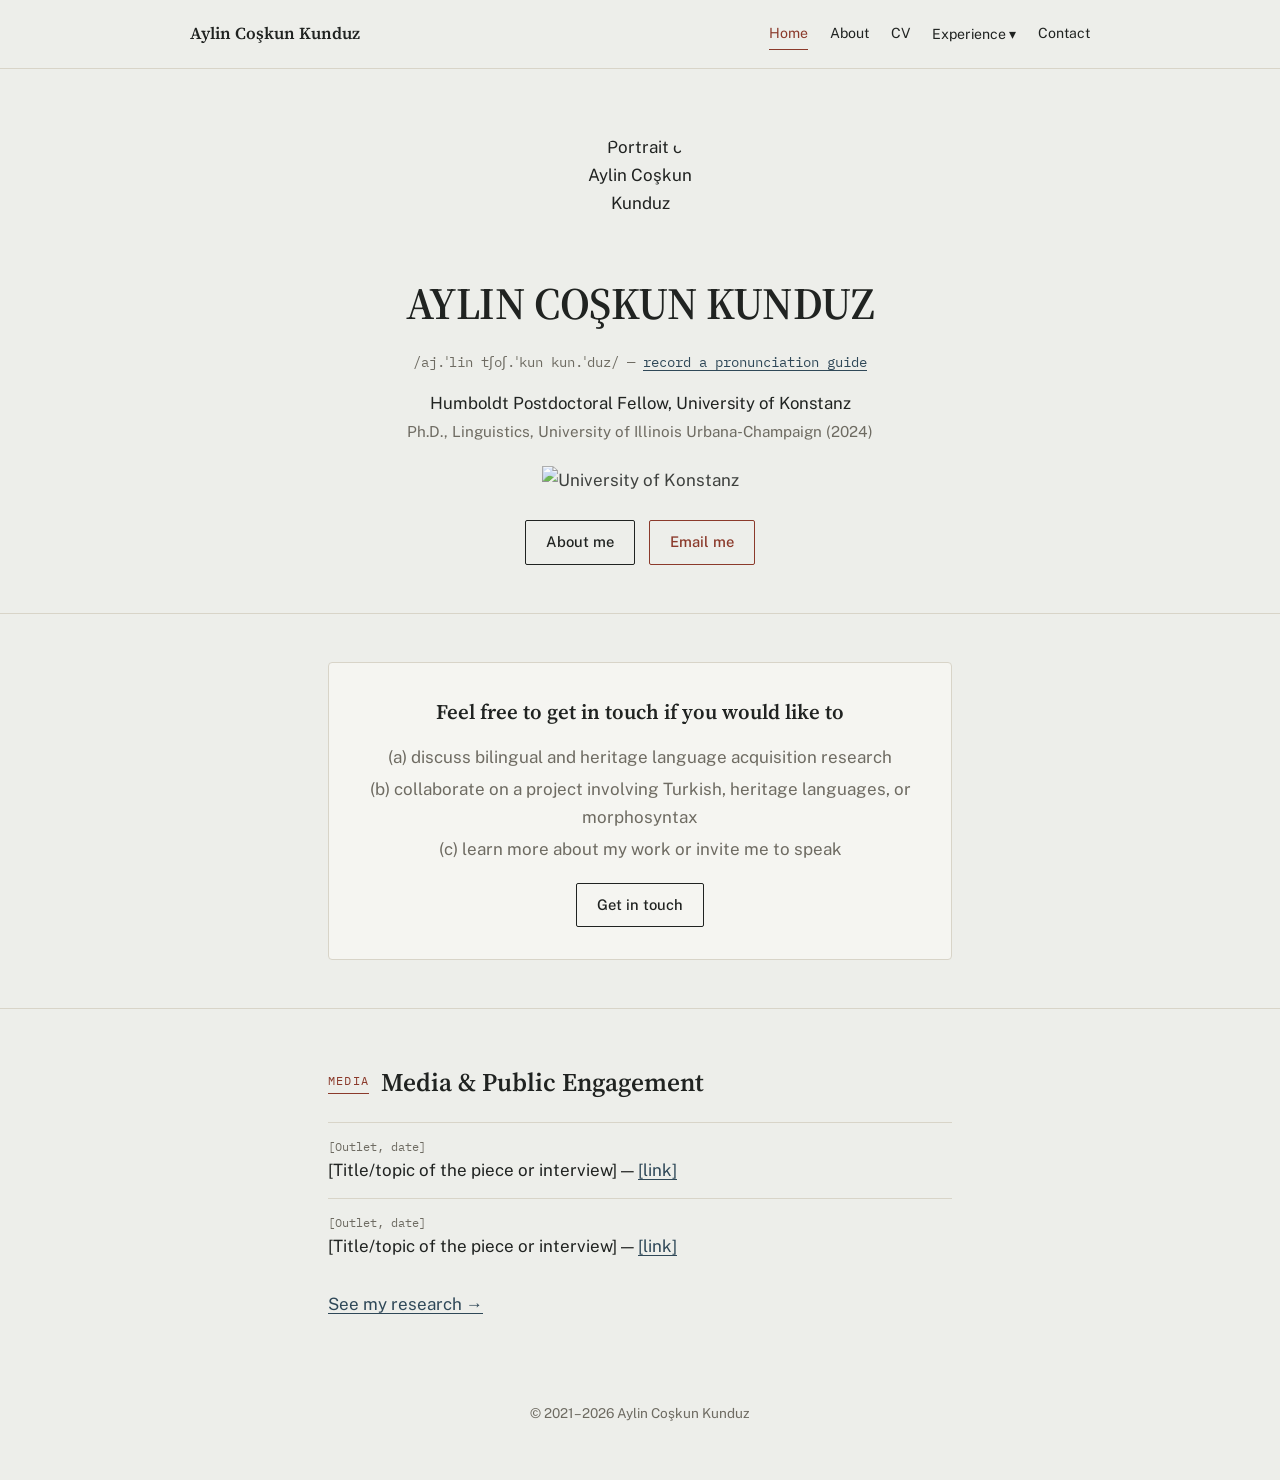
==== commit bb603428: "new website" ====
--- a/index.html
+++ b/index.html
@@ -1,545 +1,90 @@
 <!doctype html>
 <html lang="en">
-  <head>
+<head>
+<meta charset="UTF-8">
+<title>Aylin Coşkun Kunduz, Ph.D. — Linguist</title>
+<meta name="description" content="Aylin Coşkun Kunduz is a Humboldt Postdoctoral Fellow at the University of Konstanz working on bilingual and heritage language acquisition, morphosyntax, and experimental linguistics, with a focus on Turkish.">
+<meta name="viewport" content="width=device-width, initial-scale=1, shrink-to-fit=no">
+<link rel="preconnect" href="https://fonts.googleapis.com">
+<link rel="preconnect" href="https://fonts.gstatic.com" crossorigin>
+<link href="https://fonts.googleapis.com/css2?family=Source+Serif+4:ital,opsz,wght@0,8..60,400;0,8..60,600;0,8..60,700;1,8..60,500&family=Public+Sans:wght@400;500;600&family=IBM+Plex+Mono:wght@500&display=swap" rel="stylesheet">
+<link rel="stylesheet" href="style.css">
+</head>
+<body>
 
-    <!-- Required meta tags -->
-    <meta charset="utf-8">
-    <meta name="viewport" content="width=device-width, initial-scale=1, shrink-to-fit=no">
-    <meta name="description" content="Linguistics PhD at the University of Illinois Urbana-Champaign">
-    <meta name="author" content="Aylin Coşkun Kunduz">
-    <meta name="theme-color" content="#222222">
+<header class="site-header">
+  <div class="wrap nav-row">
+    <a class="brand" href="index.html">Aylin Coşkun Kunduz</a>
+    <nav class="top">
+      <a href="index.html" class="active">Home</a>
+      <a href="about.html">About</a>
+      <a href="cv.html">CV</a>
+      <div class="dropdown" tabindex="0">
+        <span>Experience ▾</span>
+        <div class="dropdown-menu">
+          <a href="research.html">Research</a>
+          <a href="publications.html">Publications</a>
+          <a href="teaching.html">Teaching</a>
+          <a href="service.html">Service</a>
+          <a href="awards.html">Awards</a>
+        </div>
+      </div>
+      <a href="contact.html">Contact</a>
+    </nav>
+  </div>
+</header>
 
-    <link rel="apple-touch-icon" sizes="180x180" href="images/nicons/apple-touch-icon.png">
-    <link rel="icon" type="image/png" sizes="32x32" href="images/nicons/favicon-32x32.png">
-    <link rel="icon" type="image/png" sizes="16x16" href="images/nicons/favicon-16x16.png">
+<section class="hero">
+  <div class="wrap">
+    <img class="headshot" src="assets/aylin-coskun-kunduz.jpg" alt="Portrait of Aylin Coşkun Kunduz">
+    <h1>AYLIN COŞKUN KUNDUZ</h1>
+    <div class="pronounce">/aj.ˈlin tʃoʃ.ˈkun kun.ˈduz/ — <a href="https://namedrop.io">record a pronunciation guide</a></div>
+    <div class="roles">
+      <div class="role-line">Humboldt Postdoctoral Fellow, University of Konstanz</div>
+      <div class="role-sub">Ph.D., Linguistics, University of Illinois Urbana&#8209;Champaign (2024)</div>
+    </div>
+    <!-- Replace with your department/university logo image -->
+    <div class="inst-logo"><img src="assets/konstanz-logo.png" alt="University of Konstanz"></div>
+    <div class="cta-row">
+      <a class="btn" href="about.html">About me</a>
+      <a class="btn warm" href="mailto:aylin.coskun-kunduz@uni-konstanz.de?subject=Inquiry">Email me</a>
+    </div>
+  </div>
+</section>
 
-    <!-- Bootstrap CSS -->
-    <link rel="stylesheet" href="https://stackpath.bootstrapcdn.com/bootstrap/4.4.1/css/bootstrap.min.css" integrity="sha384-Vkoo8x4CGsO3+Hhxv8T/Q5PaXtkKtu6ug5TOeNV6gBiFeWPGFN9MuhOf23Q9Ifjh" crossorigin="anonymous">
-    <link rel="stylesheet" href="assets/style.css"> 
-      
-    <title>Aylin Coşkun Kunduz</title>
-  </head>
-  <body>
-    <!-- <h1>Hello!</h1> -->
-    <div class="container pt-5 allstuffp">
-        <div class="row pt-5 allstuff">
-            <div class="col-md-4 pt-5">
-                <div class="fixed-posi">
-                <p class="name">Aylin Coşkun Kunduz</p>
-                <img src="images/Aylin Coskun Kunduz.jpg" class="profilepic pt-3 pb-2">
-                <div class="pt-5 menur"><a class="menulink" target="_blank" href="https://drive.google.com/file/d/1SPs-AymODVficzikOiE3-Mr0DIYgnlVC/view?usp=share_link">Curriculum Vitae</a></div>
-                <div class=""><a class="menulink" target="_blank" href="https://scholar.google.com/citations?user=7XfbsPIAAAAJ&hl=en&oi=ao">Google Scholar</a></div>
-                <div class=""><a class="menulink" target="_blank" href="mailto:aylin.coskun-kunduz@uni-konstanz.de">Email address</a></div>
-                <div class=""><a class="menulink" target="_blank" href="https://orcid.org/0000-0002-0364-3218">ORCID</a></div>
-                <div class=""><a class="menulink" target="_blank" href="https://www.linkedin.com/in/aylin-coşkun-kunduz-45739a59/">Linkedin</a></div>
-              
-                
+<section class="mission">
+  <div class="wrap prose">
+    <div class="mission-card">
+      <h2>Feel free to get in touch if you would like to</h2>
+      <ul class="mission-list">
+        <li>(a) discuss bilingual and heritage language acquisition research</li>
+        <li>(b) collaborate on a project involving Turkish, heritage languages, or morphosyntax</li>
+        <li>(c) learn more about my work or invite me to speak</li>
+      </ul>
+      <a class="btn" href="contact.html">Get in touch</a>
+    </div>
+  </div>
+</section>
 
-                <!-- <div class="pt-5">usercontext</div> -->
-                <!-- <div class="">travel history</div> -->
-                <!-- <div class="">this template</div> -->
-                </div>
-            </div>
-            <div class="col-md-8 pt-5 about">
-                 I am a <a class="in-text" href="https://www.humboldt-foundation.de">Humboldt Postdoctoral Fellow</a> at the <a class="in-text" href="https://www.ling.uni-konstanz.de/en/">University of Konstanz</a>. I received my PhD from the <a class="in-text" href="https://linguistics.illinois.edu">University of Illinois Urbana-Champaign</a> in 2024, where I wrote my dissertation as an advisee of <a class="in-text"
-                     href="https://linguistics.illinois.edu/directory/profile/montrul" target="_blank">Dr. Silvina Montrul</a>. Grounded in linguistic theory, my research focuses on bilingual language acquisition and experimental linguistics (morphology/syntax/semantics). 
-                     More specifically, the overarching goal of my research is to understand how age and input/experience factors interact in the early years of language development and in ultimate attainment; thereby, helping develop more complete models of (bilingual) language acquisition. I do this by working with data from understudied languages such as Turkish. Currently, I am working on the heritage language acquisition, maintenance, and (re)activation of Turkish in contact with German and English.  <br> <br>
+<section>
+  <div class="wrap prose">
+    <div class="eyebrow"><span class="tag">media</span><h2>Media &amp; Public Engagement</h2></div>
+    <!-- Placeholder — replace with real press coverage, or delete this section if none yet -->
+    <div class="press-item">
+      <div class="press-date">[Outlet, date]</div>
+      <div>[Title/topic of the piece or interview] — <a href="#">[link]</a></div>
+    </div>
+    <div class="press-item">
+      <div class="press-date">[Outlet, date]</div>
+      <div>[Title/topic of the piece or interview] — <a href="#">[link]</a></div>
+    </div>
+    <p style="margin-top:16px;"><a href="research.html">See my research →</a></p>
+  </div>
+</section>
 
-
-                 I graduated with a BA (Hons.) in Foreign Language Education from <a class="in-text" href="https://fled.boun.edu.tr" target="_blank">Boğaziçi University</a>, İstanbul, Turkey in 2015. In 2018, I received my first Masters in Foreign Language Education from <a class="in-text" href="http://www.boun.edu.tr/en_US" target="_blank">Boğaziçi University</a>, where
-                 I was advised by <a class="in-text" href="https://fled.boun.edu.tr/people/ayse-gurel" target="_blank">Dr. Ayşe Gürel</a>. I did my second Masters thesis under the supervision of <a class="in-text" href="https://linguistics.illinois.edu/directory/profile/montrul" target="_blank">Dr. Silvina Montrul</a> at the University of Illinois Urbana-Champaign.
-                 For more details, check my <a class="in-text" href="https://drive.google.com/file/d/1SPs-AymODVficzikOiE3-Mr0DIYgnlVC/view?usp=share_link" target="_blank">CV</a> or contact me
-                 on my <a class="in-text" href="mailto:aylin.coskun-kunduz@uni-konstanz.de">email</a>.
-              
-   
-
-                 <p class="header pt-5">Publications</p>
-                 <div class="py-2">
-                 <p class="paper my-2 pl-2">
-                     <span class="papertitle">Reactivating inflectional morphology in Turkish-American returnees (under review) </span><br>
-                     <span class="thisauthor">Aylin Coşkun Kunduz</span>, Silvina Montrul</span><br>
-                     <span class="conf"><a class="confshort">Journal of the Linguistic Society of Germany</a> 
-                 </p>
-                 </div>
-
-                 <div class="py-2">
-                 <p class="paper my-2 pl-2">
-                     <span class="papertitle">The other side of the coin matters too: What changes in the former heritage language in returnees may teach us about the dynamics of bilingual language acquisition (in press) </span><br>
-                     <span class="thisauthor">Aylin Coşkun Kunduz</span><br>
-                     <span class="conf"><a class="confshort"href="https://doi.org/10.1075/lab.25065.cos"confshort">Linguistic Approaches to Bilingualism</a> 
-                 </p>
-                 </div>
-              
-                 <div class="py-2">
-                 <p class="paper my-2 pl-2">
-                     <span class="papertitle">How Flexible Are Grammars Past Puberty?: The Case of Relative Clauses in Turkish-American Returnees</span><br>
-                     <span class="thisauthor">Aylin Coşkun Kunduz</span>, Silvina Montrul</span><br>
-                     <span class="conf"><a class="confshort"href="https://doi.org/10.1111/lang.70003">Language Learning</a> 
-                 </p>
-                 </div>
-                 <div class="py-2">
-                 <p class="paper my-2 pl-2">
-                     <span class="papertitle">Input factors in the acquisition of evidentiality by Turkish heritage language children and adults in the United States</span><br>
-                     <span class="thisauthor">Aylin Coşkun Kunduz</span>, Silvina Montrul</span><br>
-                     <span class="conf"><a class="confshort" href="https://www.tandfonline.com/eprint/ERXYJFCCT2IZTBVBDCXF/full?target=10.1080/10489223.2023.2266413">Language Acquisition</a> 
-                 </p>
-                 </div>
-                <div class="py-2">
-                 <p class="paper my-2 pl-2">
-                     <span class="papertitle">Heritage language acquisition and maintenance of Turkish in the United States: Challenges to teaching Turkish as a heritage language</span><br>
-                     <span class="thisauthor">Aylin Coşkun Kunduz</span><br>
-                     <span class="conf"><a class="confshort" href="https://iupress.istanbul.edu.tr/en/journal/jol/article/heritage-language-acquisition-and-maintenance-of-turkish-in-the-united-states-challenges-to-teaching-turkish-as-a-heritage-language">The Journal of Linguistics</a> 
-                 </p>
-                 </div>
-                 <div class="py-2">
-                 <p class="paper my-2 pl-2">
-                     <span class="papertitle">Relative clauses in child heritage speakers of Turkish in the United States</span><br>
-                     <span class="thisauthor">Aylin Coşkun Kunduz</span>, Silvina Montrul</span><br>
-                     <span class="conf"><a class="confshort" href="https://www.jbe-platform.com/content/journals/10.1075/lab.21027.cos">Linguistic Approaches to Bilingualism</a> 
-                 </p>
-                 </div>
-                 <div class="py-2">
-                 <p class="paper my-2 pl-2">
-                     <span class="papertitle">Sources of variability in the acquisition of Differential Object Marking by Turkish heritage language children in the United States</span><br>
-                     <span class="thisauthor">Aylin Coşkun Kunduz</span>, Silvina Montrul</span><br>
-                     <span class="conf"><a class="confshort" href="https://www.cambridge.org/core/journals/bilingualism-language-and-cognition/article/sources-of-variability-in-the-acquisition-of-differential-object-marking-by-turkish-heritage-language-children-in-the-united-states/FA399AA8CAFAFE3FB1D9C1E323A99F8B#article">Bilingualism: Language and Cognition</a> 
-                 </p>   
-                 </div>
-                 <div class="py-2">
-                 <p class="paper my-2 pl-2">
-                     <span class="papertitle">The L1 Acquisition of Evidentiality in Turkish: The Case of Older Children</span><br>
-                     <span class="thisauthor">Aylin Coşkun Kunduz</span>, Silvina Montrul </span><br>
-                     <span class="conf"><a class="confshort" href="https://scholarworks.iu.edu/dspace/bitstream/handle/2022/27709/ConCALL4%20Proceedings.pdf?sequence=1&isAllowed=y">Proceedings of the 4th Conference on Central Asian Language and Linguistics (ConCALL-4)</a> 
-                 </p>
-                 </div>
-                 <div class="py-2">
-                 <p class="paper my-2 pl-2">
-                     <span class="papertitle">Türkçenin yabancı dil olarak öğreniminde durum eklerinin kulllanımı [The use of case morphemes in Turkish as a second language]</span><br>
-                     <span class="thisauthor">Aylin Coşkun Kunduz</span>, Ayşe Gürel </span><br>
-                     <span class="conf"><a class="confshort" href="https://www.researchgate.net/profile/Uemit-Deniz-Turan/publication/346602132_DILBILIMDE_GUNCEL_TARTISMALAR/links/5fc8f56aa6fdcc697bdb5c72/DILBILIMDE-GUeNCEL-TARTISMALAR.pdf?_sg%5B0%5D=4LPNhMafRUQssZ2y3LM7CQTLmPCd6wokYi_jirpVUSBWB5kt5tWMB96L8uRgmkEJGbaCEaZcT2PwsDygLzn0sg.Lk_L4_LgE4qdUl3u9unS3HxES__71n5UWWLGqR4N3l8YGEdwGJJTecm58ODsW9YF6TEFPpVixNXEZWdKKjNhLA&_sg%5B1%5D=MWv1HFbLH6YSJjkpvlg3XXr-xVU7tJ0QgGZI3g4gzq6itPkZ85c9T_IPZ2ymGHud9SPcUCtJwFn_nu6UUT8qMxmUT0PrE-7r12RukW9UM2k_.Lk_L4_LgE4qdUl3u9unS3HxES__71n5UWWLGqR4N3l8YGEdwGJJTecm58ODsW9YF6TEFPpVixNXEZWdKKjNhLA&_iepl=">Dilbilimde Güncel Tartışmalar</a> 
-                 </p>
-                 </div>
-
-                 <p class="header pt-5">Conference presentations</p>
-                  <div class="py-2">
-                 <p class="paper my-2 pl-2">
-                     <span class="papertitle">Is early age of exposure crucial for successful ultimate attainment of morphosyntax? Comparing Turkish-American returnees and L2 learners residing in Turkey</span><br>
-                     <span class="thisauthor">Aylin Coşkun Kunduz</span>, Silvina Montrul </span><br>
-                     <span class="conf">The 50th Annual Boston University Conference on Language Development (BUCLD-50), Boston, MA, US.</span><br>
-                     <span class="typeoftalk">Poster presentation</span><br>
-                    
-                  <div class="py-2">
-                 <p class="paper my-2 pl-2">
-                     <span class="papertitle">Age and input effects in ultimate attainment of morphosyntax: The case of Turkish-American returnees and L2 learners residing in Turkey</span><br>
-                     <span class="thisauthor">Aylin Coşkun Kunduz</span>, Silvina Montrul </span><br>
-                     <span class="conf">Heritage Language Syntax 6 (HLS 6), Istanbul, Turkey.</span><br>
-                     <span class="typeoftalk">Stage talk</span><br>
-                     
-                   <div class="py-2">
-                 <p class="paper my-2 pl-2">
-                     <span class="papertitle">The interplay between age and input in the acquisition of evidentiality: The case of Turkish-American returnees and L2 learners of Turkish residing in Turkey</span><br>
-                     <span class="thisauthor">Aylin Coşkun Kunduz</span>, Silvina Montrul </span><br>
-                     <span class="conf">The 34th Annual Meeting of the European Second Language Association (EuroSLA 34), Tromsø, Norway.</span><br>
-                     <span class="typeoftalk">Stage talk</span><br>
-
-                     <div class="py-2">
-                 <p class="paper my-2 pl-2">
-                     <span class="papertitle">The interplay between age and input in the acquisition of relative clauses: The case of Turkish-American returnees and L2 learners of Turkish residing in Turkey</span><br>
-                     <span class="thisauthor">Aylin Coşkun Kunduz</span>, Silvina Montrul </span><br>
-                     <span class="conf"> The 15th International Symposium on Bilingualism (ISB15), Donostia-San Sebastián, Spain.</span><br>
-                     <span class="typeoftalk">Poster presentation</span><br>
-                     
-                   <div class="py-2">
-                 <p class="paper my-2 pl-2">
-                     <span class="papertitle">Turkish-American returnees’ judgements and production of inflectional morphology in Turkish </span><br>
-                     <span class="thisauthor">Aylin Coşkun Kunduz</span>, Silvina Montrul </span><br>
-                     <span class="conf">The 47th Annual Meeting of the German Linguistics Society (DGfS 2025), Mainz, Germany.</span><br>
-                     <span class="typeoftalk">Stage talk</span><br>
-                     
-                  <div class="py-2">
-                 <p class="paper my-2 pl-2">
-                     <span class="papertitle">Inflectional morphology in Turkish heritage speakers and Turkish-American returnees</span><br>
-                     <span class="thisauthor">Aylin Coşkun Kunduz</span>, Silvina Montrul </span><br>
-                     <span class="conf">The 49th Annual Boston University Conference on Language Development (BUCLD-49), Boston, MA, US.</span><br>
-                     <span class="typeoftalk">Poster presentation</span><br>
-                   
-                   <div class="py-2">
-                 <p class="paper my-2 pl-2">
-                     <span class="papertitle">Flexibility of complex syntax after puberty: The case of Turkish-American returnees</span><br>
-                     <span class="thisauthor">Aylin Coşkun Kunduz</span>, Silvina Montrul </span><br>
-                     <span class="conf">Fifteenth Heritage Language Research Institute, UCLA, CA, US.</span><br>
-                     <span class="typeoftalk">Poster presentation</span><br>
-                 </p>
-                 </div>
-                 <div class="py-2">
-                 <p class="paper my-2 pl-2">
-                     <span class="papertitle">Heritage language acquisition of evidentiality under maximal input conditions: The case of Turkish-American returnees</span><br>
-                     <span class="thisauthor">Aylin Coşkun Kunduz</span>, Silvina Montrul </span><br>
-                     <span class="conf">The 17th Meeting of Generative Approaches to Second Language Acquisition (GASLA-17), Champaign, IL, US.</span><br>
-                     <span class="typeoftalk">Stage talk</span><br>
-                 </p>
-                 </div>
-                 <div class="py-2">
-                 <p class="paper my-2 pl-2">
-                     <span class="papertitle">Relative clauses in Turkish-American returnees</span><br>
-                     <span class="thisauthor">Aylin Coşkun Kunduz</span>, Silvina Montrul </span><br>
-                     <span class="conf">The 48th Annual Penn Linguistics Conference (PLC-48), Philadelphia, PA, US.</span><br>
-                     <span class="typeoftalk">Stage talk</span><br>
-                 </p>
-                 </div>
-                 <div class="py-2">
-                 <p class="paper my-2 pl-2">
-                     <span class="papertitle">How flexible are grammars past puberty? Evidence from Turkish-American returnees</span><br>
-                     <span class="thisauthor">Aylin Coşkun Kunduz</span>, Silvina Montrul </span><br>
-                     <span class="conf">The 48th Annual Boston University Conference on Language Development (BUCLD-48), Boston, MA, US.</span><br>
-                     <span class="typeoftalk">Stage talk</span><br>
-                 </p>
-                 </div>
-                 <div class="py-2">
-                 <p class="paper my-2 pl-2">
-                     <span class="papertitle">Toward understanding the variability in Turkish heritage language children’s acquisition of evidentiality</span><br>
-                     <span class="thisauthor">Aylin Coşkun Kunduz</span>, Silvina Montrul </span><br>
-                     <span class="conf">Heritage Languages at the Crossroads (HL@Cross), Istanbul, Turkey. </span><br>
-                     <span class="typeoftalk">Stage talk</span><br>
-                 </p>
-                 </div>
-                 <div class="py-2">
-                 <p class="paper my-2 pl-2">
-                     <span class="papertitle">The role of input in the acquisition of evidentiality by Turkish heritage language children in the United States</span><br>
-                     <span class="thisauthor">Aylin Coşkun Kunduz</span>, Silvina Montrul </span><br>
-                     <span class="conf">The 47th Annual Boston University Conference on Language Development (BUCLD-47), Boston, MA, US.</span><br>
-                     <span class="typeoftalk">Stage talk</span><br>
-                 </p>
-                 </div>
-                 <div class="py-2">
-                 <p class="paper my-2 pl-2">
-                     <span class="papertitle">Sources of variability in the acquisition of evidentiality by Turkish heritage language children in the United States</span><br>
-                     <span class="thisauthor">Aylin Coşkun Kunduz</span>, Silvina Montrul </span><br>
-                     <span class="conf">University of Illinois at Chicago Bilingualism Forum 2022, Chicago, IL, US. </span><br>
-                     <span class="typeoftalk">Stage talk</span><br>
-                 </p>
-                 </div>
-                 <div class="py-2">
-                 <p class="paper my-2 pl-2">
-                     <span class="papertitle">Relative clauses in child heritage speakers of Turkish in the United States</span><br>
-                     <span class="thisauthor">Aylin Coşkun Kunduz</span>, Silvina Montrul </span><br>
-                     <span class="conf">Fourth International Conference on Heritage/Community Languages, UCLA, CA, US. </span><br>
-                     <span class="typeoftalk">Stage talk</span><br>
-                 </p>
-                 </div>
-                 <div class="py-2">
-                 <p class="paper my-2 pl-2">
-                     <span class="papertitle">Relative clauses in child heritage speakers of Turkish in the United States</span><br>
-                     <span class="thisauthor">Aylin Coşkun Kunduz</span>, Silvina Montrul </span><br>
-                     <span class="conf">Generative Approaches to Second Language Acquisition (GASLA-16),Trondheim, Norway. </span><br>
-                     <span class="typeoftalk">Poster presentation</span><br>
-                 </p>
-                 </div>
-                 <div class="py-2">
-                 <p class="paper my-2 pl-2">
-                     <span class="papertitle">The L1 Acquisition of Evidentiality in Turkish: The case of older children</span><br>
-                     <span class="thisauthor">Aylin Coşkun Kunduz</span>, Silvina Montrul </span><br>
-                     <span class="conf">Generative Approaches to Language Acquisition North America (GALANA-9), Reykjavík, Iceland. </span><br>
-                     <span class="typeoftalk">Stage talk</span><br>
-                 </p>
-                 </div>
-                 <div class="py-2">
-                 <p class="paper my-2 pl-2">
-                     <span class="papertitle">The L1 Acquisition of Evidentiality in Turkish: The case of older children</span><br>
-                     <span class="thisauthor">Aylin Coşkun Kunduz</span>, Silvina Montrul </span><br>
-                     <span class="conf">4th Conference on Central Asian Languages and Linguistics (ConCALL-4), Indiana, IN, US.</span><br>
-                     <span class="typeoftalk">Stage talk</span><br>
-                 </p>
-                 </div>
-                 <div class="py-2">
-                 <p class="paper my-2 pl-2">
-                     <span class="papertitle">The role of input in the acquisition of Differential Object Marking by Turkish heritage language children in the United States</span><br>
-                     <span class="thisauthor">Aylin Coşkun Kunduz</span>, Silvina Montrul </span><br>
-                     <span class="conf">Research Unit "Emerging Grammars in Language Contact Situations" (RUEG21) Conference – Dynamics of Language Contact, Berlin, Germany.</span><br>
-                     <span class="typeoftalk">Stage talk</span><br>
-                     </p>
-                 </div>
-                 <div class="py-2">
-                 <p class="paper my-2 pl-2">
-                     <span class="papertitle">The acquisition of morphology in a highly inflected second language: The case of Turkish</span><br>
-                     <span class="thisauthor">Aylin Coşkun Kunduz</span>, Ayşe Gürel </span><br>
-                     <span class="conf">The 37th Second Language Research Forum (SLRF), Montreal, Canada.</span><br>
-                     <span class="typeoftalk">Stage talk</span><br>
-                 </p>
-                 </div>
-                 <div class="py-2">
-                 <p class="paper my-2 pl-2">
-                     <span class="papertitle">The L2 use of Case morphemes in Turkish</span><br>
-                     <span class="thisauthor">Aylin Coşkun Kunduz</span>, Ayşe Gürel </span><br>
-                     <span class="conf">The 31st National Linguistics Convention, Eskişehir, Turkey</span><br>
-                     <span class="typeoftalk">Stage talk</span><br>
-                 </p>
-                 </div>
-
-                 <p class="header pt-5">Invited talks</p>
-                   <div class="py-2">
-                 <p class="paper my-2 pl-2">
-                     <span class="papertitle">Heritage language reversal of Turkish: Comparing Turkish-American and Turkish-German returnees</span><br>
-                     <span class="thisauthor">Aylin Coşkun Kunduz</span><br>
-                     <span class="conf">Turkology and Oriental Studies Colloquium. Institute of Slavic Studies, Turkology and Zirconical Studies. Johannes Gutenberg University of Mainz. Mainz, Germany</span><br>
-                 </p>
-                 </div>
-                  
-                  <div class="py-2">
-                 <p class="paper my-2 pl-2">
-                     <span class="papertitle">The role of extralinguistic variables in bidirectional language change: Comparing Turkish-American and Turkish-German returnees</span><br>
-                     <span class="thisauthor">Aylin Coşkun Kunduz</span><br>
-                     <span class="conf">Language & Learning Network, Department of Linguistics and Philology, Uppsala University. Uppsala, Sweden</span><br>
-                 </p>
-                 </div>
-                    
-                 <div class="py-2">
-                 <p class="paper my-2 pl-2">
-                     <span class="papertitle">Heritage language acquisition, maintenance and reactivation of Turkish in America and Europe</span><br>
-                     <span class="thisauthor">Aylin Coşkun Kunduz</span><br>
-                     <span class="conf">Turkic Languages, Department of Linguistics and Philology, Uppsala University. Uppsala, Sweden</span><br>
-                 </p>
-                 </div>
-                    
-                 <div class="py-2">
-                 <p class="paper my-2 pl-2">
-                     <span class="papertitle">What can returnee bilinguals teach us about the flexibility of linguistic competence?</span><br>
-                     <span class="thisauthor">Aylin Coşkun Kunduz</span><br>
-                     <span class="conf">Department of English Linguistics, University of Siegen. Siegen, Germany</span><br>
-                 </p>
-                 </div>
-                    
-                 <div class="py-2">
-                 <p class="paper my-2 pl-2">
-                     <span class="papertitle">Ultimate attainment of complex morphosyntax in Turkish-American returnees</span><br>
-                     <span class="thisauthor">Aylin Coşkun Kunduz</span><br>
-                     <span class="conf">Turkic Linguistic Network, Berlin, Germany</span><br>
-                 </p>
-                 </div>
-                    
-                 <div class="py-2">
-                 <p class="paper my-2 pl-2">
-                     <span class="papertitle">Exploring individual variation in child and adult Turkish heritage speakers in the United States</span><br>
-                     <span class="thisauthor">Aylin Coşkun Kunduz</span><br>
-                     <span class="conf">The Psycholinguistics of Language Representation (PoLaR) Lab at UiT the Arctic University of Norway, Tromsø, Norway</span><br>
-                 </p>
-                 </div>
-
-                 <p class="header pt-5">Projects</p>
-                 <div class="py-2">
-                 <p class="paper my-2 pl-2">
-                     <span class="papertitle">L2 German attrition in returnees from Japan, Portugal, and Turkey: A cross-linguistic investigation of real-time grammatical processing</span><br>
-                      Maki Kubota, Cristina Flores, Holger Hopp, <span class="thisauthor">Aylin Coşkun Kunduz</span><br>
-                 </p>
-                 </div>
-
-                 <div class="py-2">
-                 <p class="paper my-2 pl-2">
-                     <span class="papertitle">Turkish at fast forward: The use of bir in heritage speakers</span><br>
-                      Tanja Kupisch, <span class="thisauthor">Aylin Coşkun Kunduz</span>, Ilaria Venagli</span><br>
-                     <span class="conf">University of Konstanz</span><br>
-                 </p>
-                 </div>
-                    
-                 <div class="py-2">
-                 <p class="paper my-2 pl-2">
-                     <span class="papertitle">Variation in phonological spell-out: The case of Kazakh and Turkish</span><br>
-                     Joshua Dees, <span class="thisauthor">Aylin Coşkun Kunduz</span><br>
-                     <span class="conf">University of Illinois Urbana-Champaign</span><br>
-                 </p>
-                 </div>
-            
-                 <div class="py-2">
-                 <p class="paper my-2 pl-2">
-                     <span class="papertitle">Nominal coordinated constructions in Korean and in Turkish</span><br>
-                     James Yoon, <span class="thisauthor">Aylin Coşkun Kunduz</span>, Chae Eun Lee</span><br>
-                     <span class="conf">University of Illinois Urbana-Champaign</span><br>
-                 </p>
-                 </div>
-                
-                 <div class="py-2">
-                 <p class="paper my-2 pl-2">
-                     <span class="papertitle">Inner aspect and the syntax-semantics interface</span><br>
-                     Jonathan MacDonald, <span class="thisauthor">Aylin Coşkun Kunduz</span>, Mien-Jen Wu</span><br>
-                     <span class="conf">University of Illinois Urbana-Champaign</span><br>
-                 </p>
-                 </div>
-
-                 <p class="header pt-5">Service</p>
-                 <div class="py-2">
-                 <p class="paper my-2 pl-2">
-                     <span class="papertitle">Co-chair of ILLS15</span><br>
-                     <span class="thisauthor">Aylin Coşkun Kunduz</span>, Mai Mohamed</span><br>
-                                        <span class="conf"><a class="confshort" href="https://ills.linguistics.illinois.edu">15th Annual Meeting of the Illinois Language and Linguistics Society</a>
-                     <span class="conf">Total funds raised: $15,000. Plenary speakers: Drs. Lydia White, Barbara Bullock, Johanne Paradis and Viorica Marian</span><br>
-                     <span class="conf">University of Illinois Urbana-Champaign</span><br>
-                 </p>
-                 </div>
-                
-                 <div class="py-2">
-                 <p class="paper my-2 pl-2">
-                     <span class="papertitle">Manuscript reviewer</span><br>
-                     <span class="conf">Bilingualism: Language and Cognition | Second Language Research | Linguistic Approaches to Bilingualism | International Journal of Multilingualism | Applied Psycholinguistics | Frontiers in Psychology | Cadernos de Linguistíca</span><br>
-                 </p>
-                 </div>
-                
-                 <p class="header pt-5">Grants and fellowships</p>
-                 <div class="py-2">
-                 <p class="paper my-2 pl-2">
-                     <span class="papertitle">Graduate Student Conference Travel Grant</span><br>
-                     <span class="conf">Center for East Asian & Pacific Studies (CEAPS), University of Illinois Urbana-Champaign</span><br>
-                 </p>
-                 </div>
-              
-                 <div class="py-2">
-                 <p class="paper my-2 pl-2">  
-                     <span class="papertitle">Graduate College Dissertation Completion Fellowship</span><br>
-                     <span class="conf">University of Illinois Urbana-Champaign, US</span><br>
-                 </p>
-                 </div>
-
-                 <div class="py-2">
-                 <p class="paper my-2 pl-2">  
-                     <span class="papertitle">School of Literatures, Cultures & Linguistics (SLCL) Dissertation Completion Fellowship (*declined due to fellowship conflict)</span><br>
-                     <span class="conf">University of Illinois Urbana-Champaign, US</span><br>
-                 </p>
-                 </div>
-
-                 <div class="py-2">
-                 <p class="paper my-2 pl-2">  
-                     <span class="papertitle"><a class="confshort" href="https://www.nsf.gov/awardsearch/showAward?AWD_ID=2234698&HistoricalAwards=false">NSF Doctoral Dissertation Research Improvement Grant: How flexible are grammars past puberty? Evidence from heritage language returnees (BCS 22-34698)</span><br>
-                     <span class="conf">PI: Silvina Montrul, co-PI: Aylin Coşkun Kunduz. Amount $19,000. 24 months. March 2023 - February 2025</span><br>
-                     <span class="conf">National Science Foundation, US</span><br>
-                 </p>
-                 </div>
-
-                 <div class="py-2">
-                 <p class="paper my-2 pl-2">
-                     <span class="papertitle">Distinguished Graduate Fellowship in Humanities & Arts</span><br>
-                     <span class="conf">University of Illinois Urbana-Champaign, US</span><br>
-                 </p>
-                 </div>
-
-                 <div class="py-2">
-                 <p class="paper my-2 pl-2">
-                     <span class="papertitle">Graduate College Dissertation Travel Grant</span><br>
-                     <span class="conf">University of Illinois Urbana-Champaign, US</span><br>
-                 </p>
-                 </div>
-
-                 <p class="header pt-5">Honors, Recognitions and Outstanding Achievements</p>
-                 <div class="py-2">
-                 <p class="paper my-2 pl-2">
-                     <span class="papertitle">Professional Development Award</span><br>
-                     <span class="conf">Linguistics Department, University of Illinois Urbana-Champaign (Spring 2024)</span><br>
-                 </p>
-                 </div>
-              
-              <div class="py-2">
-                 <p class="paper my-2 pl-2">
-                     <span class="papertitle">Linguistics Leadership Award</span><br>
-                     <span class="conf">Linguistics Department, University of Illinois Urbana-Champaign (Spring 2023)</span><br>
-                 </p>
-                 </div>
-
-                 <div class="py-2">
-                 <p class="paper my-2 pl-2">
-                     <span class="papertitle">Douglas A. Kibbee Prize for the most outstanding dissertation proposal (*declined due to fellowship conflict)</span><br>
-                     <span class="conf">School of Literatures, Cultures & Linguistics (SLCL), University of Illinois Urbana-Champaign (Spring 2023)</span><br>
-                 </p>
-                 </div>
-                
-                 <div class="py-2">
-                 <p class="paper my-2 pl-2">
-                     <span class="papertitle">Conference Travel Award</span><br>
-                     <span class="conf">Linguistics Department, University of Illinois Urbana-Champaign (Spring 2023)</span><br>
-                 </p>
-                 </div>
-
-                 
-                 <div class="py-2">
-                 <p class="paper my-2 pl-2">
-                     <span class="papertitle">Paula Menyuk Travel Award for BUCLD-47</span><br>
-                     <span class="conf">Boston University, US (Fall 2022)</span><br>
-                 </p>
-                 </div>
-                
-                 <div class="py-2">
-                 <p class="paper my-2 pl-2">
-                     <span class="papertitle">C. W. Kim Research Award</span><br>
-                     <span class="conf">Linguistics Department, University of Illinois Urbana-Champaign (Spring 2022)</span><br>
-                 </p>
-                 </div>
-
-                 <div class="py-2">
-                 <p class="paper my-2 pl-2">
-                     <span class="papertitle">SLATE Doctoral Research Award</span><br>
-                     <span class="conf">University of Illinois Urbana-Champaign (Fall 2021)</span><br>
-                 </p>
-                 </div>
-                
-                 <div class="py-2">
-                 <p class="paper my-2 pl-2">
-                     <span class="papertitle">H. R. Kahane award for outstanding TA in non-western languages</span><br>
-                     <span class="conf">Linguistics Department, University of Illinois Urbana-Champaign (Spring 2021)</span><br>
-                 </p>
-                 </div>
-
-                 <div class="py-2">
-                 <p class="paper my-2 pl-2">
-                     <span class="papertitle">Graduate College Travel Award</span><br>
-                     <span class="conf">University of Illinois Urbana-Champaign (Fall 2020)</span><br>
-                 </p>
-                 </div>
-                
-                 <div class="py-2">
-                 <p class="paper my-2 pl-2">
-                     <span class="papertitle">CeLCAR Student Travel Stipend Award</span><br>
-                     <span class="conf">Indiana University Bloomington, US (Spring 2020)</span><br>
-                 </p>
-                 </div>
-                 
-                 <div class="py-2">
-                 <p class="paper my-2 pl-2">
-                     <span class="papertitle">SLATE Conference Travel Award</span><br>
-                     <span class="conf">University of Illinois Urbana-Champaign (Spring 2020)</span><br>
-                 </p>
-                 </div>
-                
-                 <div class="py-2">
-                 <p class="paper my-2 pl-2">
-                     <span class="papertitle">List of Teachers Ranked as Excellent by their students: 4 out of 4 semesters of instruction</span><br>
-                     <span class="conf">Center for Innovation in Teaching & Learning (CITL), University of Illinois Urbana-Champaign (Fall 2019 - Spring 2024)</span><br>
-                 </p>
-                 </div>
-                 </div>
-
-</div>
-                 
-
-                 <div class="row text-center py-4">
-                    <div class="mx-auto mt-2">
-                        <img class="img-fluid instilogo p-2" src="Konstanz_logo.png">
-                        <img class="img-fluid instilogo p-2" src="AvH_Logo_rgb.png">
-                        <div class="years">2024-Present</div>
-                    </div>
-                  <div class="mx-auto mt-2">
-                        <img class="img-fluid instilogo p-2" src="University-Wordmark-Full-Color-RGB-TM.png">
-                        <div class="years">2018-2024</div>
-                    </div>
-                  <div class="mx-auto mt-2">
-                        <img class="img-fluid instilogo p-2" src="Boğaziçi_University_logo.png">
-                        <div class="years">2010-2018</div>
-                    </div>
-    </div>
-
-    <!-- Optional JavaScript -->
-    <!-- jQuery first, then Popper.js, then Bootstrap JS -->
-    <script src="https://code.jquery.com/jquery-3.4.1.slim.min.js" integrity="sha384-J6qa4849blE2+poT4WnyKhv5vZF5SrPo0iEjwBvKU7imGFAV0wwj1yYfoRSJoZ+n" crossorigin="anonymous"></script>
-    <script src="https://cdn.jsdelivr.net/npm/popper.js@1.16.0/dist/umd/popper.min.js" integrity="sha384-Q6E9RHvbIyZFJoft+2mJbHaEWldlvI9IOYy5n3zV9zzTtmI3UksdQRVvoxMfooAo" crossorigin="anonymous"></script>
-    <script src="https://stackpath.bootstrapcdn.com/bootstrap/4.4.1/js/bootstrap.min.js" integrity="sha384-wfSDF2E50Y2D1uUdj0O3uMBJnjuUD4Ih7YwaYd1iqfktj0Uod8GCExl3Og8ifwB6" crossorigin="anonymous"></script>
-    <script src="assets/style.js"></script>
+<footer>
+  <div class="wrap">&copy; 2021&#8211;<span id="y"></span> Aylin Coşkun Kunduz</div>
+</footer>
+<script>document.getElementById('y').textContent = new Date().getFullYear();</script>
 </body>
-  <style>
-  </style>
 </html>
--- a/style.css
+++ b/style.css
@@ -0,0 +1,152 @@
+:root{
+  --paper:#EDEEEA;
+  --paper-raised:#F5F5F1;
+  --ink:#202321;
+  --muted:#6E6B62;
+  --rule:#D8D4C8;
+  --accent:#2F4858;
+  --accent-warm:#8B3A2B;
+  --measure:680px;
+  --wide:900px;
+}
+*{box-sizing:border-box;}
+html{scroll-behavior:smooth;}
+@media (prefers-reduced-motion: reduce){ html{scroll-behavior:auto;} *{animation:none !important; transition:none !important;} }
+
+body{
+  margin:0; background:var(--paper); color:var(--ink);
+  font-family:'Public Sans', -apple-system, BlinkMacSystemFont, sans-serif;
+  font-size:17px; line-height:1.65; -webkit-font-smoothing:antialiased;
+}
+a{color:var(--accent); text-underline-offset:3px;}
+a:hover{color:var(--accent-warm);}
+a:focus-visible, button:focus-visible, summary:focus-visible{outline:2px solid var(--accent-warm); outline-offset:3px;}
+h1,h2,h3{font-family:'Source Serif 4', Georgia, serif; font-weight:600; color:var(--ink); margin:0;}
+p{margin:0 0 1em 0;}
+p:last-child{margin-bottom:0;}
+.wrap{max-width:var(--wide); margin:0 auto; padding:0 28px;}
+.prose{max-width:var(--measure); margin:0 auto;}
+
+/* ---------- Nav ---------- */
+header.site-header{border-bottom:1px solid var(--rule); background:var(--paper);}
+.nav-row{display:flex; justify-content:space-between; align-items:center; padding:18px 0; flex-wrap:wrap; gap:12px;}
+.brand{font-family:'Source Serif 4', serif; font-weight:600; font-size:1.05rem; color:var(--ink); text-decoration:none;}
+nav.top{display:flex; gap:22px; align-items:center; font-size:0.88rem; flex-wrap:wrap;}
+nav.top a{color:var(--ink); text-decoration:none; padding:4px 0; border-bottom:1px solid transparent;}
+nav.top a:hover, nav.top a.active{color:var(--accent-warm); border-bottom-color:var(--accent-warm);}
+.dropdown{position:relative;}
+.dropdown > span{cursor:default;}
+.dropdown-menu{
+  display:none; position:absolute; top:100%; left:0; margin-top:10px;
+  background:var(--paper-raised); border:1px solid var(--rule); border-radius:3px;
+  min-width:150px; padding:6px 0; box-shadow:0 6px 18px rgba(0,0,0,0.06); z-index:10;
+}
+.dropdown:hover .dropdown-menu, .dropdown:focus-within .dropdown-menu{display:block;}
+.dropdown-menu a{display:block; padding:8px 16px; border-bottom:none;}
+.dropdown-menu a:hover{background:var(--paper); color:var(--accent-warm);}
+
+/* ---------- Hero ---------- */
+.hero{padding:64px 0 48px 0; text-align:center; border-bottom:1px solid var(--rule);}
+.hero img.headshot{
+  width:112px; height:112px; object-fit:cover; border-radius:50%;
+  margin:0 auto 22px auto; display:block; filter:grayscale(15%);
+}
+.hero h1{font-size:clamp(2rem,5vw,2.8rem); letter-spacing:-0.01em;}
+.pronounce{
+  font-family:'IBM Plex Mono', ui-monospace, monospace; font-size:0.85rem;
+  color:var(--muted); margin-top:10px;
+}
+.pronounce a{color:var(--accent);}
+.roles{margin-top:16px; font-size:1.05rem; color:var(--ink);}
+.roles .role-line{margin-bottom:2px;}
+.roles .role-sub{color:var(--muted); font-size:0.95rem;}
+.inst-logo{margin-top:22px; opacity:0.85;}
+.inst-logo img{height:34px;}
+.cta-row{margin-top:26px; display:flex; gap:14px; justify-content:center; flex-wrap:wrap;}
+.btn{
+  display:inline-block; border:1px solid var(--ink); padding:9px 20px; border-radius:2px;
+  color:var(--ink) !important; text-decoration:none !important; font-weight:500; font-size:0.92rem;
+}
+.btn:hover{background:var(--ink); color:var(--paper) !important;}
+.btn.warm{border-color:var(--accent-warm); color:var(--accent-warm) !important;}
+.btn.warm:hover{background:var(--accent-warm); color:var(--paper) !important;}
+
+/* ---------- Mission / CTA card ---------- */
+.mission{padding:48px 0; border-bottom:1px solid var(--rule);}
+.mission-card{
+  background:var(--paper-raised); border:1px solid var(--rule); border-radius:4px;
+  padding:32px 36px; text-align:center;
+}
+.mission-card h2{font-size:1.3rem; margin-bottom:14px;}
+.mission-list{list-style:none; padding:0; margin:0 0 20px 0; color:var(--muted);}
+.mission-list li{margin-bottom:4px;}
+
+/* ---------- Sections ---------- */
+section{padding:52px 0; border-bottom:1px solid var(--rule);}
+section:last-of-type{border-bottom:none;}
+.eyebrow{display:flex; align-items:center; gap:12px; margin-bottom:18px;}
+.eyebrow .tag{
+  font-family:'IBM Plex Mono', monospace; font-size:0.74rem; letter-spacing:0.1em;
+  color:var(--accent-warm); text-transform:uppercase; border-bottom:1.5px solid var(--accent-warm); padding-bottom:2px;
+}
+.eyebrow h1, .eyebrow h2{font-size:1.6rem;}
+.lede{font-family:'Source Serif 4', serif; font-size:1.1rem; line-height:1.6;}
+
+/* ---------- Press / media ---------- */
+.press-item{padding:14px 0; border-top:1px solid var(--rule);}
+.press-item:first-child{border-top:none;}
+.press-date{font-family:'IBM Plex Mono', monospace; font-size:0.72rem; color:var(--muted);}
+
+/* ---------- Publications / lists ---------- */
+.pub-group h3, .plain-label{
+  font-family:'Public Sans', sans-serif; font-size:0.78rem; font-weight:600; letter-spacing:0.06em;
+  text-transform:uppercase; color:var(--muted); margin:28px 0 12px 0;
+}
+.pub-group:first-child h3{margin-top:0;}
+ol.pub-list{list-style:none; margin:0; padding:0; counter-reset:pub;}
+ol.pub-list li{counter-increment:pub; padding:14px 0 14px 34px; position:relative; border-top:1px solid var(--rule);}
+ol.pub-list li:first-child{border-top:none;}
+ol.pub-list li::before{
+  content:counter(pub, decimal-leading-zero); position:absolute; left:0; top:15px;
+  font-family:'IBM Plex Mono', monospace; font-size:0.72rem; color:var(--muted);
+}
+.pub-title{font-weight:500;}
+.pub-meta{color:var(--muted); font-size:0.92rem;}
+.status-tag{
+  display:inline-block; font-family:'IBM Plex Mono', monospace; font-size:0.66rem; letter-spacing:0.05em;
+  text-transform:uppercase; color:var(--accent); border:1px solid var(--accent); padding:1px 6px; border-radius:2px;
+  margin-left:8px; vertical-align:middle;
+}
+ul.plain{list-style:none; margin:0; padding:0;}
+ul.plain li{padding:10px 0; border-top:1px solid var(--rule);}
+ul.plain li:first-child{border-top:none;}
+.talk-item{padding:12px 0; border-top:1px solid var(--rule);}
+.talk-item:first-child{border-top:none;}
+.talk-title{font-weight:500;}
+.talk-meta{color:var(--muted); font-size:0.92rem;}
+details{margin-top:8px;}
+summary{
+  cursor:pointer; font-family:'IBM Plex Mono', monospace; font-size:0.76rem; letter-spacing:0.04em;
+  text-transform:uppercase; color:var(--accent); padding:10px 0; list-style:none;
+}
+summary::-webkit-details-marker{display:none;}
+summary::before{content:"+ "; color:var(--accent-warm);}
+details[open] summary::before{content:"– ";}
+.two-col{display:grid; grid-template-columns:1fr 1fr; gap:40px;}
+@media (max-width:720px){.two-col{grid-template-columns:1fr;}}
+.teach-note{
+  font-size:0.86rem; color:var(--accent-warm); background:var(--paper-raised);
+  border:1px dashed var(--accent-warm); padding:10px 14px; border-radius:3px; margin-bottom:20px;
+}
+.page-title-bar{padding:40px 0 0 0; text-align:center;}
+.page-title-bar h1{font-size:clamp(1.8rem,4vw,2.3rem);}
+.page-title-bar .sub{color:var(--muted); margin-top:6px;}
+
+/* ---------- Contact page ---------- */
+.contact-grid{display:grid; grid-template-columns:1fr 1fr; gap:12px 40px; margin-top:10px;}
+@media (max-width:640px){.contact-grid{grid-template-columns:1fr;}}
+.contact-grid a{font-size:0.98rem;}
+
+footer{padding:32px 0 56px 0; font-size:0.85rem; color:var(--muted); text-align:center;}
+footer a{color:var(--muted);}
+::selection{background:var(--accent); color:var(--paper);}
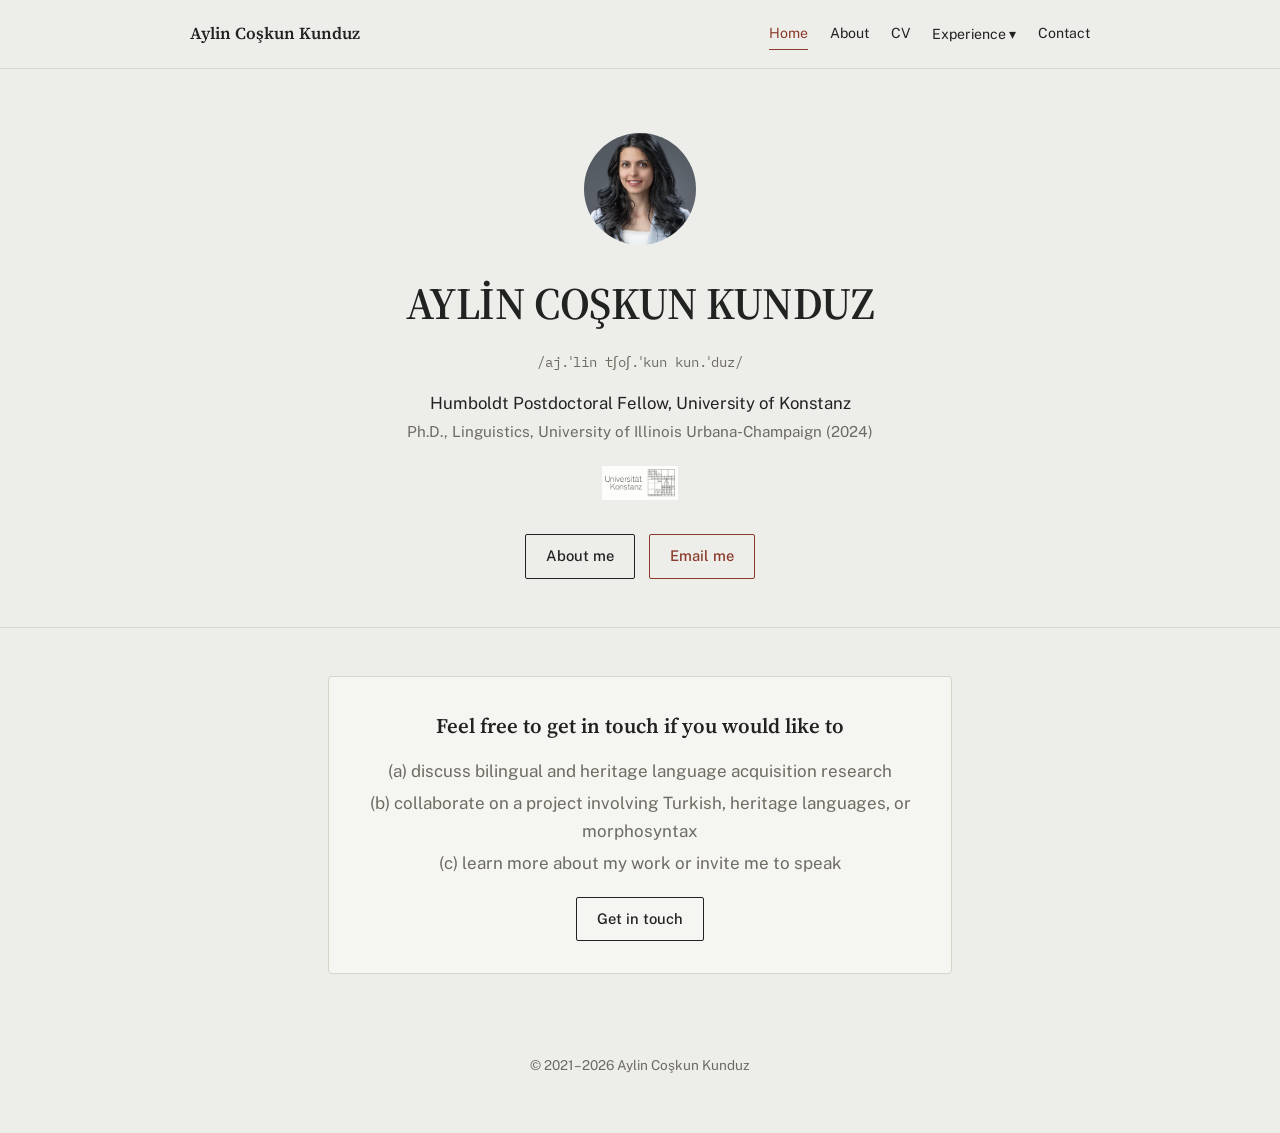
==== commit 607ffd04: "Update index.html" ====
--- a/index.html
+++ b/index.html
@@ -37,8 +37,8 @@
 <section class="hero">
   <div class="wrap">
     <img class="headshot" src="assets/aylin-coskun-kunduz.jpg" alt="Portrait of Aylin Coşkun Kunduz">
-    <h1>AYLIN COŞKUN KUNDUZ</h1>
-    <div class="pronounce">/aj.ˈlin tʃoʃ.ˈkun kun.ˈduz/ — <a href="https://namedrop.io">record a pronunciation guide</a></div>
+    <h1>AYLİN COŞKUN KUNDUZ</h1>
+    <div class="pronounce">/aj.ˈlin tʃoʃ.ˈkun kun.ˈduz/ </div>
     <div class="roles">
       <div class="role-line">Humboldt Postdoctoral Fellow, University of Konstanz</div>
       <div class="role-sub">Ph.D., Linguistics, University of Illinois Urbana&#8209;Champaign (2024)</div>
@@ -66,22 +66,6 @@
   </div>
 </section>
 
-<section>
-  <div class="wrap prose">
-    <div class="eyebrow"><span class="tag">media</span><h2>Media &amp; Public Engagement</h2></div>
-    <!-- Placeholder — replace with real press coverage, or delete this section if none yet -->
-    <div class="press-item">
-      <div class="press-date">[Outlet, date]</div>
-      <div>[Title/topic of the piece or interview] — <a href="#">[link]</a></div>
-    </div>
-    <div class="press-item">
-      <div class="press-date">[Outlet, date]</div>
-      <div>[Title/topic of the piece or interview] — <a href="#">[link]</a></div>
-    </div>
-    <p style="margin-top:16px;"><a href="research.html">See my research →</a></p>
-  </div>
-</section>
-
 <footer>
   <div class="wrap">&copy; 2021&#8211;<span id="y"></span> Aylin Coşkun Kunduz</div>
 </footer>
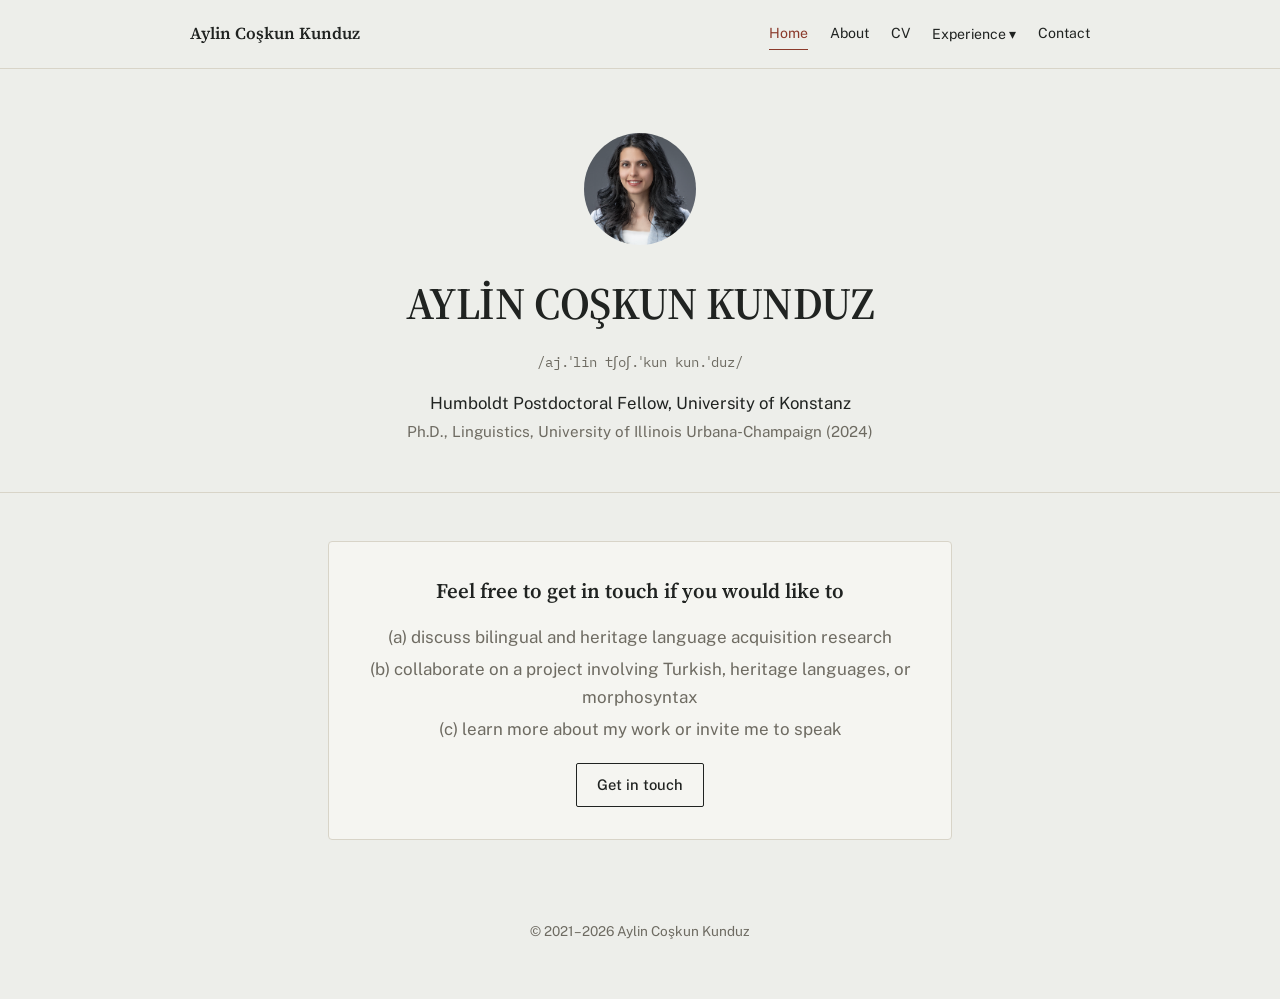
==== commit 18b2e182: "Update index.html Konstanz logo removed" ====
--- a/index.html
+++ b/index.html
@@ -42,13 +42,6 @@
     <div class="roles">
       <div class="role-line">Humboldt Postdoctoral Fellow, University of Konstanz</div>
       <div class="role-sub">Ph.D., Linguistics, University of Illinois Urbana&#8209;Champaign (2024)</div>
-    </div>
-    <!-- Replace with your department/university logo image -->
-    <div class="inst-logo"><img src="assets/konstanz-logo.png" alt="University of Konstanz"></div>
-    <div class="cta-row">
-      <a class="btn" href="about.html">About me</a>
-      <a class="btn warm" href="mailto:aylin.coskun-kunduz@uni-konstanz.de?subject=Inquiry">Email me</a>
-    </div>
   </div>
 </section>
 
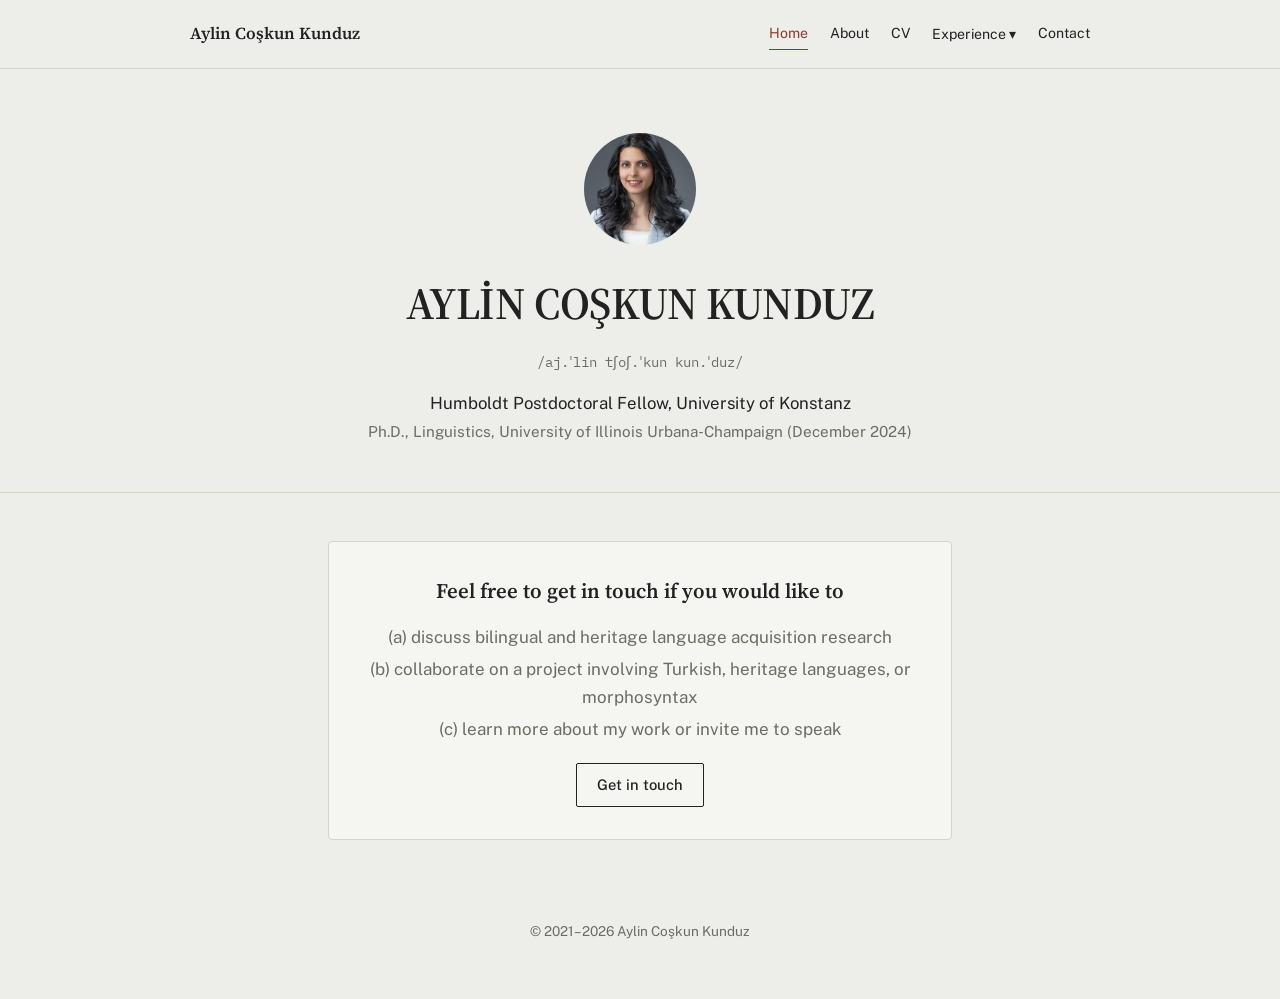
==== commit 44699fde: "Update index.html added December to PhD degree" ====
--- a/index.html
+++ b/index.html
@@ -41,7 +41,7 @@
     <div class="pronounce">/aj.ˈlin tʃoʃ.ˈkun kun.ˈduz/ </div>
     <div class="roles">
       <div class="role-line">Humboldt Postdoctoral Fellow, University of Konstanz</div>
-      <div class="role-sub">Ph.D., Linguistics, University of Illinois Urbana&#8209;Champaign (2024)</div>
+      <div class="role-sub">Ph.D., Linguistics, University of Illinois Urbana&#8209;Champaign (December 2024)</div>
   </div>
 </section>
 
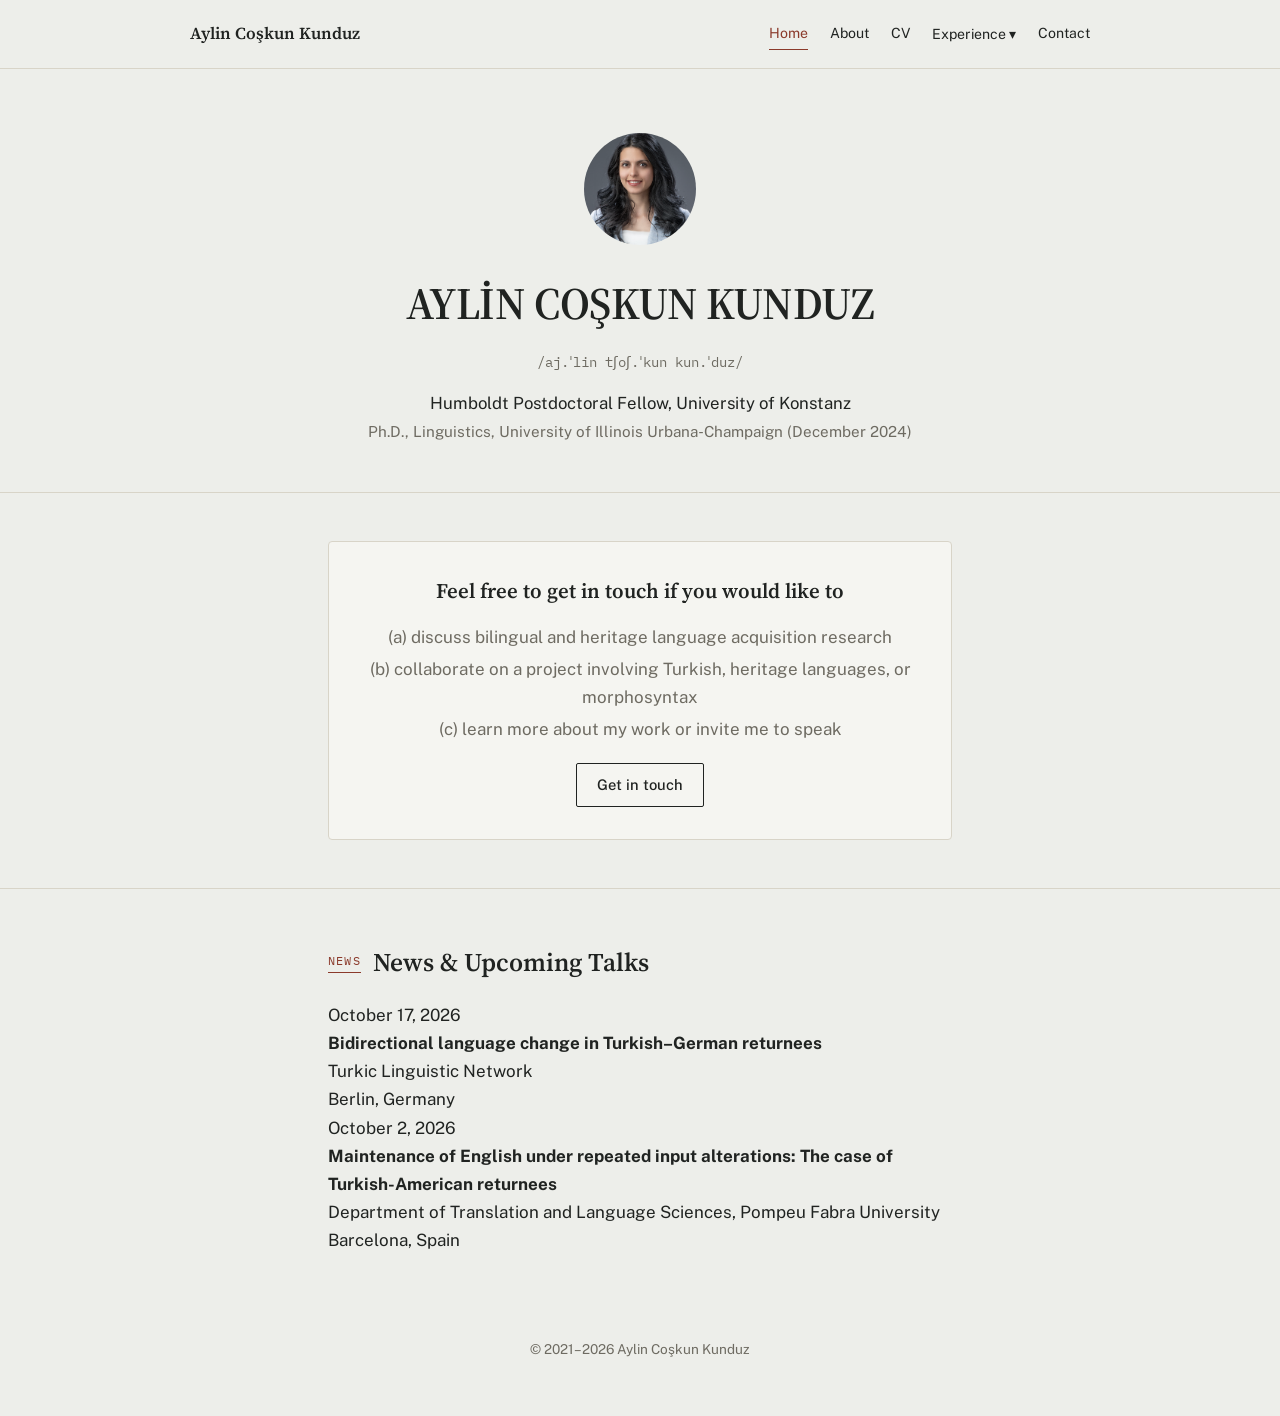
==== commit cf92ebe1: "Update index.html upcoming talks and news added" ====
--- a/index.html
+++ b/index.html
@@ -59,6 +59,36 @@
   </div>
 </section>
 
+  <section>
+  <div class="wrap prose">
+
+    <div class="eyebrow">
+      <span class="tag">news</span>
+      <h2>News & Upcoming Talks</h2>
+    </div>
+
+    <div class="news-item">
+      <div class="news-date">October 17, 2026</div>
+      <div class="news-content">
+        <strong>Bidirectional language change in Turkish–German returnees</strong><br>
+        Turkic Linguistic Network<br>
+        Berlin, Germany
+      </div>
+    </div>
+
+    <div class="news-item">
+      <div class="news-date">October 2, 2026</div>
+      <div class="news-content">
+        <strong>Maintenance of English under repeated input alterations: The case of Turkish-American returnees</strong><br>
+        Department of Translation and Language Sciences,
+        Pompeu Fabra University<br>
+        Barcelona, Spain
+      </div>
+    </div>
+
+  </div>
+</section>
+
 <footer>
   <div class="wrap">&copy; 2021&#8211;<span id="y"></span> Aylin Coşkun Kunduz</div>
 </footer>
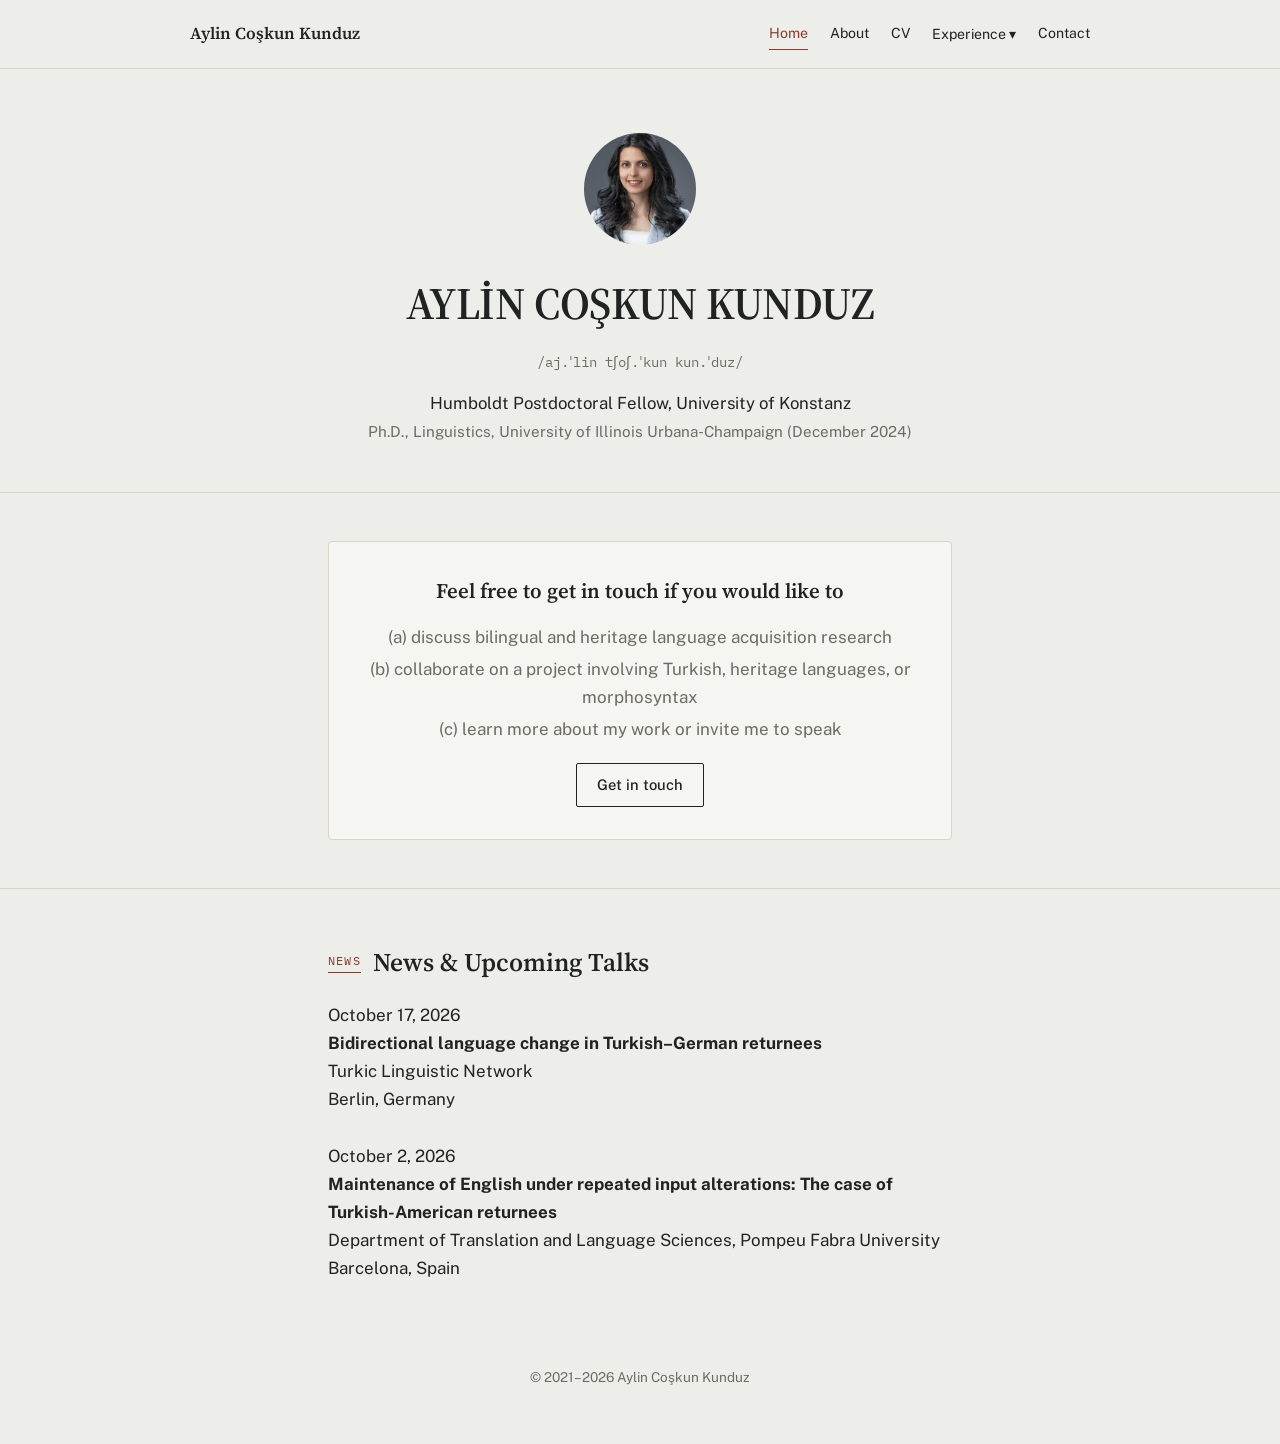
==== commit e985a44f: "Update index.html added break between two talks" ====
--- a/index.html
+++ b/index.html
@@ -75,6 +75,8 @@
         Berlin, Germany
       </div>
     </div>
+    
+    <br>
 
     <div class="news-item">
       <div class="news-date">October 2, 2026</div>
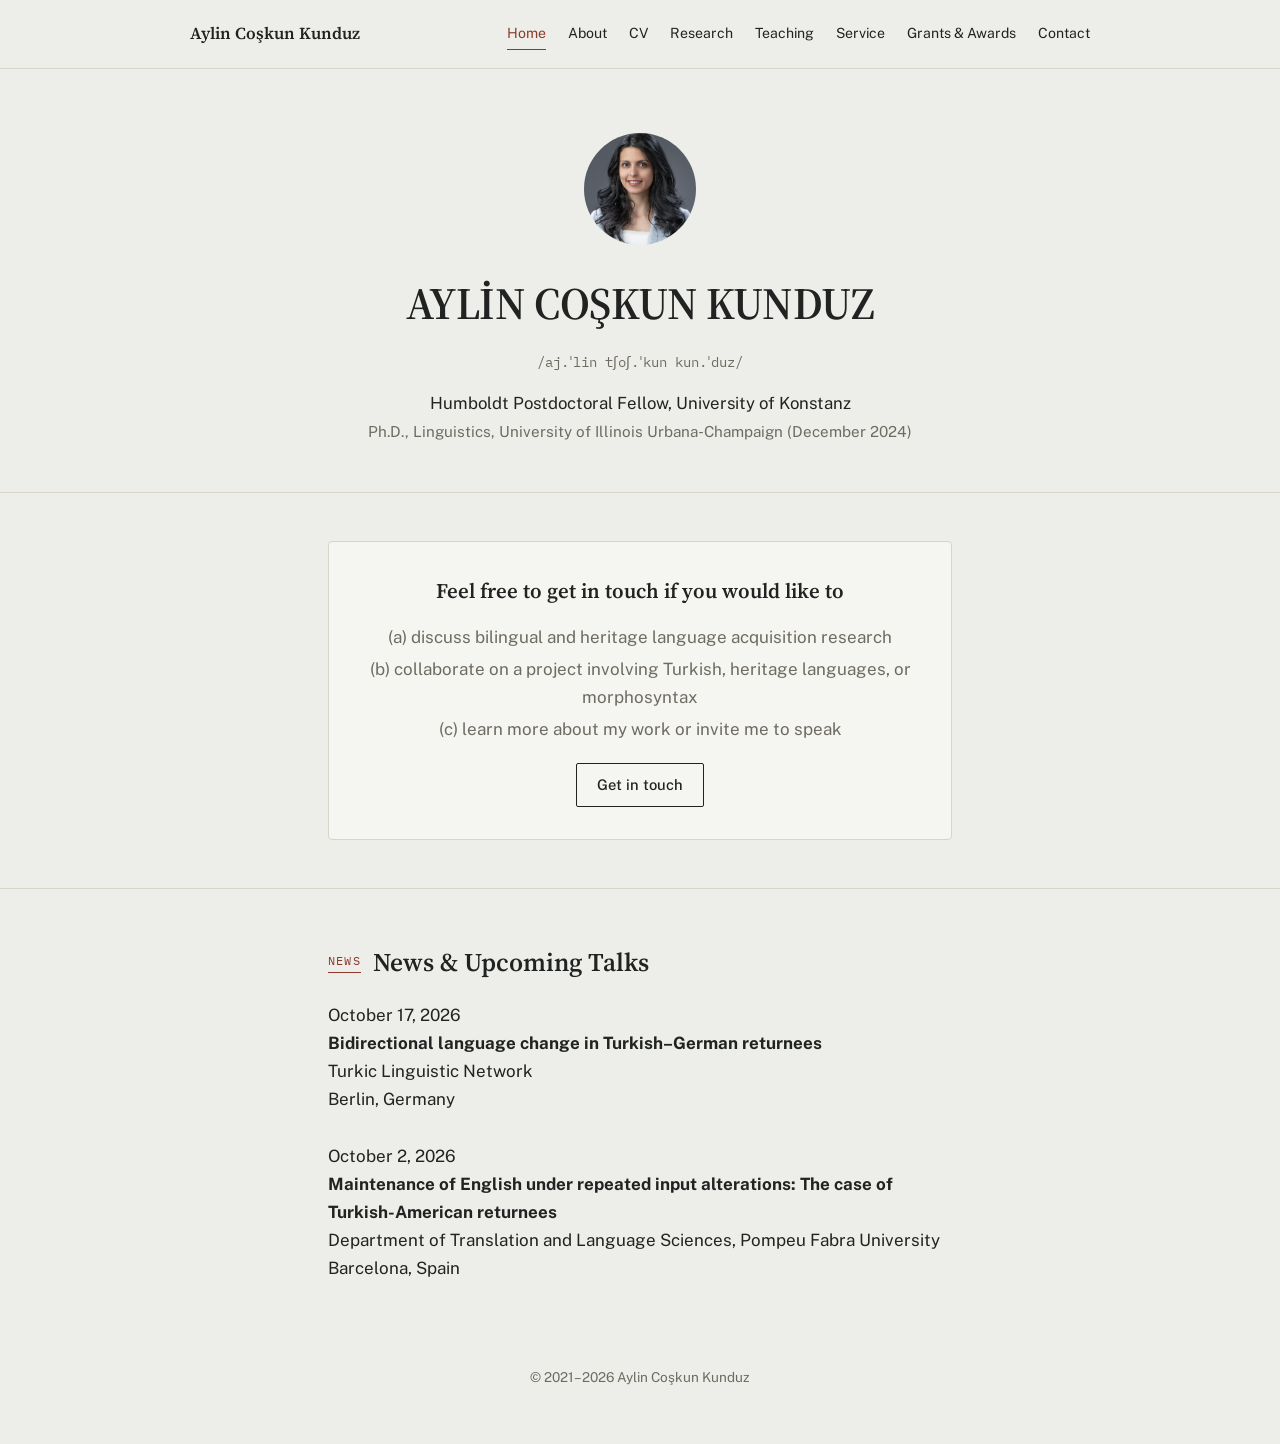
==== commit 28a6fd12: "Update index.html change headings" ====
--- a/index.html
+++ b/index.html
@@ -19,16 +19,10 @@
       <a href="index.html" class="active">Home</a>
       <a href="about.html">About</a>
       <a href="cv.html">CV</a>
-      <div class="dropdown" tabindex="0">
-        <span>Experience ▾</span>
-        <div class="dropdown-menu">
-          <a href="research.html">Research</a>
-          <a href="publications.html">Publications</a>
-          <a href="teaching.html">Teaching</a>
-          <a href="service.html">Service</a>
-          <a href="awards.html">Awards</a>
-        </div>
-      </div>
+      <a href="research.html">Research</a>
+      <a href="teaching.html">Teaching</a>
+      <a href="service.html">Service</a>
+      <a href="awards.html">Grants & Awards</a>
       <a href="contact.html">Contact</a>
     </nav>
   </div>
